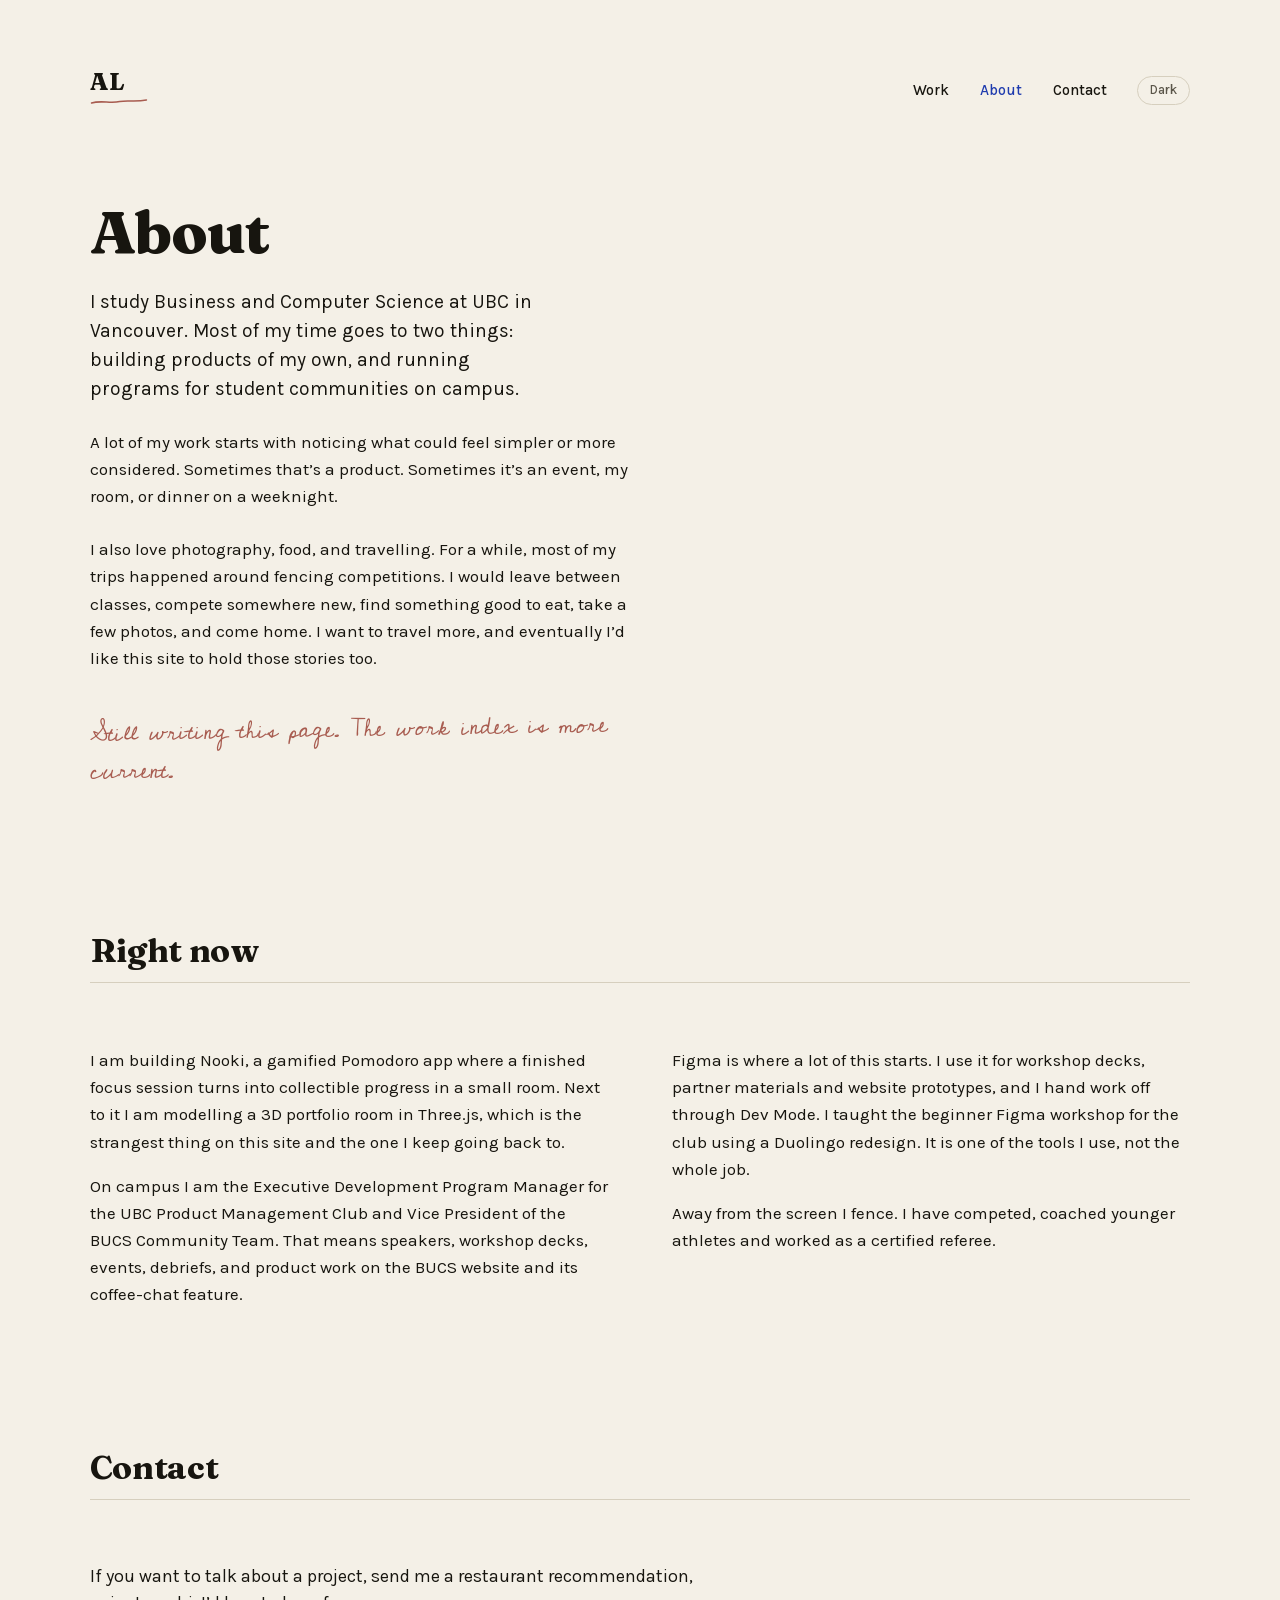
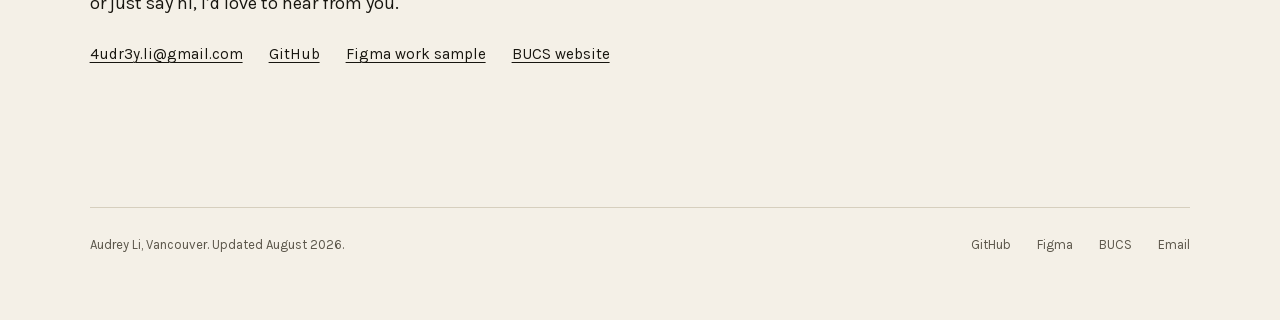
==== about.html @ 6af57c86 "Launch Audrey portfolio" ====
<!DOCTYPE html>
<html lang="en" data-theme="light">
<head>
<meta charset="utf-8">
<meta name="viewport" content="width=device-width, initial-scale=1">
<title>About and contact, Audrey Li</title>
<meta name="description" content="Audrey Li studies Business and Computer Science at UBC Vancouver, builds her own products, runs programs for two student communities, and fences. Contact details and links.">
<link rel="preload" href="assets/fonts/fraunces-800.woff2" as="font" type="font/woff2" crossorigin>
<link rel="preload" href="assets/fonts/karla-400.woff2" as="font" type="font/woff2" crossorigin>
<link rel="stylesheet" href="styles.css">
<link rel="icon" href="favicon.svg" type="image/svg+xml">
<link rel="icon" href="favicon-32.png" sizes="32x32" type="image/png">
<link rel="apple-touch-icon" href="apple-touch-icon.png">
<link rel="canonical" href="https://audreyli.dev/about.html">
<meta property="og:type" content="website">
<meta property="og:site_name" content="Audrey Li">
<meta property="og:title" content="About and contact, Audrey Li">
<meta property="og:description" content="Audrey Li studies Business and Computer Science at UBC Vancouver, builds her own products, runs programs for two student communities, and fences. Contact details and links.">
<meta property="og:url" content="https://audreyli.dev/about.html">
<meta property="og:image" content="https://audreyli.dev/assets/social-card.jpg">
<meta property="og:image:width" content="1200">
<meta property="og:image:height" content="630">
<meta property="og:image:alt" content="A cream card reading: Hi, I am Audrey. I study Business and Computer Science at UBC in Vancouver, and I build things like Nooki.">
<meta name="twitter:card" content="summary_large_image">
<meta name="theme-color" content="#f4f0e7" media="(prefers-color-scheme: light)">
<meta name="theme-color" content="#171512" media="(prefers-color-scheme: dark)">
<script>try{var t=localStorage.getItem("theme");if(!t){t=matchMedia("(prefers-color-scheme: dark)").matches?"dark":"light"}document.documentElement.dataset.theme=t}catch(e){}</script>
</head>
<body>
<a class="skip" href="#main">Skip to content</a>

<header class="head">
  <a class="mark" href="index.html" aria-label="Audrey Li, home">
    <span>AL</span>
    <svg class="mark-rule" viewBox="0 0 74 10" aria-hidden="true" focusable="false"><path d="M2 7C14 3 26 8 38 5c10-2 20 1 34-2"/></svg>
  </a>
  <nav class="nav" aria-label="Main">
    <a href="work.html">Work</a>
    <a href="about.html" aria-current="page">About</a>
    <a href="about.html#contact">Contact</a>
    <button class="toggle" type="button" data-theme-toggle aria-pressed="false">
      <span class="toggle-label">Dark</span>
    </button>
  </nav>
</header>

<main id="main">

  <section class="intro">
    <h1 class="display">About</h1>
    <p class="lede">I study Business and Computer Science at UBC in Vancouver. Most of my time goes to two things: building products of my own, and running programs for student communities on campus.</p>
    <p class="about-para">A lot of my work starts with noticing what could feel simpler or more considered. Sometimes that&rsquo;s a product. Sometimes it&rsquo;s an event, my room, or dinner on a weeknight.</p>
    <p class="about-para">I also love photography, food, and travelling. For a while, most of my trips happened around fencing competitions. I would leave between classes, compete somewhere new, find something good to eat, take a few photos, and come home. I want to travel more, and eventually I&rsquo;d like this site to hold those stories too.</p>
    <p class="note note--hand">Still writing this page. The work index is more current.</p>
  </section>

  <section class="community" aria-labelledby="now-heading">
    <h2 class="section-heading" id="now-heading">Right now</h2>
    <div class="cols">
      <div class="col">
        <p>I am building Nooki, a gamified Pomodoro app where a finished focus session turns into collectible progress in a small room. Next to it I am modelling a 3D portfolio room in Three.js, which is the strangest thing on this site and the one I keep going back to.</p>
        <p>On campus I am the Executive Development Program Manager for the UBC Product Management Club and Vice President of the BUCS Community Team. That means speakers, workshop decks, events, debriefs, and product work on the BUCS website and its coffee-chat feature.</p>
      </div>
      <div class="col">
        <p>Figma is where a lot of this starts. I use it for workshop decks, partner materials and website prototypes, and I hand work off through Dev Mode. I taught the beginner Figma workshop for the club using a Duolingo redesign. It is one of the tools I use, not the whole job.</p>
        <p>Away from the screen I fence. I have competed, coached younger athletes and worked as a certified referee.</p>
      </div>
    </div>
  </section>

  <section class="about-short" id="contact" aria-labelledby="contact-heading">
    <h2 class="section-heading" id="contact-heading">Contact</h2>
    <p class="lede-sm">If you want to talk about a project, send me a restaurant recommendation, or just say hi, I&rsquo;d love to hear from you.</p>
    <p class="inline-links">
      <a href="mailto:4udr3y.li@gmail.com">4udr3y.li@gmail.com</a>
      <a href="https://github.com/AudreyL827" rel="noopener noreferrer" target="_blank">GitHub</a>
      <a href="https://www.figma.com/design/uuhJYZEdekvHyamZVi6IMW/IFP-Partner-Package?node-id=0-1&amp;t=W354auNOyT96jrNp-1" rel="noopener noreferrer" target="_blank">Figma work sample</a>
      <a href="https://bucs.cus.ca/" rel="noopener noreferrer" target="_blank">BUCS website</a>
    </p>
  </section>

</main>

<footer class="foot">
  <p>Audrey Li, Vancouver. Updated August 2026.</p>
  <nav class="foot-links" aria-label="Elsewhere">
    <a href="https://github.com/AudreyL827" rel="noopener noreferrer" target="_blank">GitHub</a>
    <a href="https://www.figma.com/design/uuhJYZEdekvHyamZVi6IMW/IFP-Partner-Package?node-id=0-1&amp;t=W354auNOyT96jrNp-1" rel="noopener noreferrer" target="_blank">Figma</a>
    <a href="https://bucs.cus.ca/" rel="noopener noreferrer" target="_blank">BUCS</a>
    <a href="mailto:4udr3y.li@gmail.com">Email</a>
  </nav>
</footer>

<script src="script.js" defer></script>
</body>
</html>
---- styles.css ----
/* ==========================================================================
   Audrey Li portfolio
   One stylesheet. Fonts, then tokens, then layout, then page-specific blocks.
   To change the palette, edit the tokens in :root and [data-theme="dark"].
   ========================================================================== */

/* --------------------------------------------------------------------------
   Two families, self-hosted so the site makes no third-party requests.
   Fraunces carries the editorial voice, Karla carries the information.
   Only the cuts actually used are loaded: Fraunces 700 and 800, Karla 400/500/600,
   and Cedarville Cursive for the handwritten notes. Latin subset, licences
   beside the files.
   -------------------------------------------------------------------------- */

@font-face {
  font-family: "Fraunces";
  font-style: normal;
  font-weight: 700;
  font-display: swap;
  src: url("assets/fonts/fraunces-700.woff2") format("woff2");
}
@font-face {
  font-family: "Fraunces";
  font-style: normal;
  font-weight: 800;
  font-display: swap;
  src: url("assets/fonts/fraunces-800.woff2") format("woff2");
}
@font-face {
  font-family: "Karla";
  font-style: normal;
  font-weight: 400;
  font-display: swap;
  src: url("assets/fonts/karla-400.woff2") format("woff2");
}
@font-face {
  font-family: "Karla";
  font-style: normal;
  font-weight: 500;
  font-display: swap;
  src: url("assets/fonts/karla-500.woff2") format("woff2");
}
@font-face {
  font-family: "Karla";
  font-style: normal;
  font-weight: 600;
  font-display: swap;
  src: url("assets/fonts/karla-600.woff2") format("woff2");
}
/* The handwritten layer. Short personal notes and postcard annotations only,
   never headings, body copy, navigation, controls or stamp names. */
@font-face {
  font-family: "Cedarville Cursive";
  font-style: normal;
  font-weight: 400;
  font-display: swap;
  src: url("assets/fonts/cedarville-cursive-400.woff2") format("woff2");
}

:root {
  /* Ground and ink */
  --bg:      #f4f0e7;   /* warm cream */
  --bg-sunk: #e9e3d5;   /* placeholder and quote ground */
  --ink:     #17150f;   /* near black */
  --ink-2:   #5b564a;   /* captions, meta, secondary text */
  --rule:    #d6cfbe;
  --accent:  #1f3bae;   /* cobalt, links and active nav */
  --blush:   #a85c50;   /* muted postmark red, handwritten notes and numbers */
  --sage:    #5f7358;   /* sage, third accent */

  /* Stamp paper. The stamps are physical pieces of paper in both themes, so
     everything printed on them stays dark whatever the page around them does.
     Only the paper tone, the punched holes, the frame and the shadow change. */
  --paper:        #fbf8f1;      /* the paper itself */
  --paper-notch:  var(--bg);    /* what shows through the punched holes */
  --paper-frame:  #d6cfbe;      /* the printed frame inside the perforation */
  --paper-shadow: 0 0 0 rgb(0 0 0 / 0);
  --paper-ink:    #17150f;      /* printed near-black */
  --paper-cobalt: #1f3bae;
  --paper-blush:  #a85c50;
  --paper-sage:   #5f7358;
  --stamp-note:   var(--ink-2); /* the note sits on the page, not on paper */

  /* Two roles only. Fraunces is the voice, Karla is the information.
     The fallbacks are ordinary system faces with similar proportions, so a
     page still reads correctly in the moment before the webfonts arrive. */
  --display: "Fraunces", "Iowan Old Style", Palatino, Georgia, "Times New Roman", serif;
  --text:    "Karla", "Helvetica Neue", Helvetica, Arial, sans-serif;
  --hand:    "Cedarville Cursive", "Snell Roundhand", cursive;

  /* Rhythm. The reference uses a 1120 column inside a 1440 canvas. */
  --col:    1120px;
  --gutter: clamp(20px, 7vw, 96px);
  --gap-section: clamp(64px, 11vw, 150px);
  --gap-block:   clamp(32px, 5vw, 72px);

  --t-display: clamp(2.35rem, 5.2vw, 3.7rem);   /* Fraunces 800 */
  --t-h2:      clamp(1.5rem, 2.6vw, 2.05rem);   /* Fraunces 700, sentence case */
  --t-h3:      clamp(1.3rem, 2.2vw, 1.8rem);    /* Fraunces 700 */
  --t-lede:    clamp(1.08rem, 1.5vw, 1.3rem);
  --t-label:   0.75rem;                          /* the small uppercase labels */
  --t-body:    1.0625rem;
  --t-small:   0.8125rem;
}

/* Warm ink and paper seen at night, not an OLED black interface. */
[data-theme="dark"] {
  --bg:      #171512;
  --bg-sunk: #1f1c18;
  --ink:     #e8e0d2;
  --ink-2:   #aaa194;
  --rule:    #39342d;
  --accent:  #97a8ff;
  --blush:   #d99a8e;
  --sage:    #9cb190;

  /* Aged ivory on a dark desk. The punched holes are lighter than the page so
     the perforation reads without hovering, and the shadow gives the paper a
     silhouette. What is printed on the paper keeps its light-mode colours. */
  --paper:        #ece3cf;
  --paper-notch:  #302b24;
  --paper-frame:  #9c8e78;
  --paper-shadow: 0 5px 14px rgb(0 0 0 / 0.45);
  --paper-ink:    #26211c;
  --stamp-note:   var(--ink);
}

*, *::before, *::after { box-sizing: border-box; }

html { -webkit-text-size-adjust: 100%; }

body {
  margin: 0;
  background: var(--bg);
  color: var(--ink);
  font-family: var(--text);
  font-weight: 400;
  font-size: var(--t-body);
  line-height: 1.6;
  overflow-x: hidden;
  -webkit-font-smoothing: antialiased;
}

/* height: auto keeps the width/height attributes on <img> from fixing the box.
   Those attributes are there to reserve space before the file loads, and the
   aspect-ratio below is what decides the real shape. */
img { max-width: 100%; height: auto; }

p { margin: 0 0 1em; max-width: 62ch; }
p:last-child { margin-bottom: 0; }

a { color: inherit; text-decoration: underline; text-underline-offset: 3px; text-decoration-thickness: 1px; }
a:hover { color: var(--accent); }

:focus-visible {
  outline: 2px solid var(--accent);
  outline-offset: 3px;
}

.skip {
  position: absolute;
  left: -9999px;
  top: 0;
  background: var(--ink);
  color: var(--bg);
  padding: 10px 16px;
  z-index: 10;
  text-decoration: none;
}
.skip:focus { left: 0; }

/* --------------------------------------------------------------------------
   Shared container
   -------------------------------------------------------------------------- */

.head,
.foot,
main > section,
main > article {
  width: 100%;
  max-width: calc(var(--col) + var(--gutter) * 2);
  margin-inline: auto;
  padding-inline: var(--gutter);
}

/* --------------------------------------------------------------------------
   Header
   -------------------------------------------------------------------------- */

.head {
  display: flex;
  align-items: flex-start;
  justify-content: space-between;
  gap: 24px;
  padding-top: clamp(28px, 6vw, 70px);
  padding-bottom: clamp(40px, 8vw, 96px);
}

.mark {
  display: inline-block;
  text-decoration: none;
  font-family: var(--display);
  font-weight: 800;
  font-size: 1.5rem;
  letter-spacing: 0.02em;
  line-height: 1;
}
.mark-rule {
  display: block;
  width: 58px;
  height: 9px;
  margin-top: 3px;
  fill: none;
  stroke: var(--blush);
  stroke-width: 2;
  stroke-linecap: round;
}

.nav {
  display: flex;
  align-items: center;
  gap: clamp(16px, 2.4vw, 34px);
  padding-top: 6px;
  font-weight: 500;
  font-size: 0.95rem;
}
.nav a { text-decoration: none; }
.nav a:hover { text-decoration: underline; }
.nav a[aria-current="page"] { color: var(--accent); }

.toggle {
  font: inherit;
  font-weight: 500;
  font-size: var(--t-small);
  color: var(--ink-2);
  background: none;
  border: 1px solid var(--rule);
  border-radius: 999px;
  padding: 3px 12px;
  cursor: pointer;
}
.toggle:hover { color: var(--ink); border-color: var(--ink-2); }

/* --------------------------------------------------------------------------
   Intro
   -------------------------------------------------------------------------- */

.intro { padding-bottom: var(--gap-section); }

.display {
  font-family: var(--display);
  font-weight: 800;
  font-size: var(--t-display);
  line-height: 1.02;
  letter-spacing: -0.02em;
  margin: 0 0 0.44em;
  max-width: 16ch;
}

.lede {
  font-size: var(--t-lede);
  line-height: 1.5;
  max-width: 38ch;
}
.lede-sm { font-size: clamp(1.05rem, 1.4vw, 1.2rem); line-height: 1.5; }

/* The personal paragraph on the About page. A comfortable measure, sitting
   below the lede rather than competing with it. */
.about-para {
  margin-top: 1.5em;
  max-width: 56ch;
  color: var(--ink);
}
.about-short .lede { max-width: 46ch; }

.inline-links {
  display: flex;
  flex-wrap: wrap;
  gap: 8px 26px;
  margin-top: 1.6em;
  font-size: 0.95rem;
}

.note {
  color: var(--ink-2);
  font-size: 0.95rem;
  max-width: 46ch;
}
/* A personal aside, one per screen, in the handwritten face. Cedarville has
   thin strokes, so it is set larger than the printed text beside it and given
   room to breathe. No italic on top of a script face. */
.note--hand {
  font-family: var(--hand);
  font-size: clamp(1.3rem, 1.9vw, 1.6rem);
  line-height: 1.55;
  color: var(--blush);
  margin-top: clamp(26px, 4vw, 44px);
  max-width: 40ch;
  transform: rotate(-1deg);
  transform-origin: left center;
}

/* --------------------------------------------------------------------------
   Section headings
   -------------------------------------------------------------------------- */

.section-heading {
  font-family: var(--display);
  font-size: var(--t-h2);
  font-weight: 700;
  line-height: 1.15;
  letter-spacing: -0.01em;
  color: var(--ink);
  margin: 0 0 var(--gap-block);
  padding-bottom: 12px;
  border-bottom: 1px solid var(--rule);
}

/* --------------------------------------------------------------------------
   Images. A figure keeps its space and shows the wanted filename when the
   image is missing, so a file dropped into assets/ needs no layout change.
   -------------------------------------------------------------------------- */

.shot { margin: 0; --ratio: 16 / 9; }

.shot img {
  display: block;
  width: 100%;
  height: auto;
  aspect-ratio: var(--ratio);
  object-fit: cover;
  background: var(--bg-sunk);
}

.shot figcaption {
  margin-top: 9px;
  padding-top: 7px;
  border-top: 1px solid var(--rule);
  font-size: var(--t-small);
  letter-spacing: 0.02em;
  color: var(--ink-2);
}

.shot--photo { --ratio: 4 / 5; }
.shot--tall  { --ratio: 3 / 4; }

/* A document cropped into a landscape slot shows its head, not its middle. */
.shot--doc img { object-position: center top; }

/* A full page from the partner package, kept at its real A4 proportions. */
.shot--page { --ratio: 595 / 842; max-width: 420px; }
.shot--page img { object-fit: contain; }

/* Two pages side by side once there is room for them. */
.case-pair {
  display: grid;
  gap: clamp(24px, 4vw, 44px);
  align-items: start;
}
@media (min-width: 700px) {
  .case-pair { grid-template-columns: 1fr 1fr; }
  .case-pair .shot--page { max-width: none; }
}

/* A preview that has somewhere to go wraps its image in a link. The link is
   kept out of the tab order because the title link beside it goes to the same
   place, so a keyboard user meets one link per project, not two. */
.shot-link { display: block; text-decoration: none; }

.shot.is-missing { position: relative; }
/* While the image is still a placeholder, the link covers the labelled box. */
.shot.is-missing .shot-link { position: absolute; inset: 0; }
.shot.is-missing::before {
  content: "";
  display: block;
  aspect-ratio: var(--ratio);
  background: var(--bg-sunk);
  border: 1px solid var(--rule);
}
.shot.is-missing::after {
  content: "image goes here: " attr(data-file);
  position: absolute;
  left: 14px;
  right: 14px;
  top: 14px;
  font-size: var(--t-small);
  line-height: 1.4;
  color: var(--ink-2);
  word-break: break-word;
}

/* --------------------------------------------------------------------------
   Work index on the home page. The grid is deliberately uneven.
   -------------------------------------------------------------------------- */

.work { padding-bottom: var(--gap-section); }

.project {
  display: grid;
  gap: clamp(20px, 3vw, 40px);
  margin-bottom: clamp(56px, 9vw, 130px);
}

.project-num {
  font-family: var(--text);
  font-weight: 600;
  font-size: var(--t-label);
  letter-spacing: 0.12em;
  color: var(--blush);
  margin-bottom: 0.7em;
}

.project-title {
  font-family: var(--display);
  font-weight: 700;
  font-size: var(--t-h3);
  line-height: 1.12;
  letter-spacing: -0.015em;
  margin: 0 0 0.4em;
}
.project-title a { text-decoration-thickness: 1px; text-underline-offset: 5px; }

.project-meta {
  font-size: var(--t-label);
  font-weight: 600;
  letter-spacing: 0.1em;
  text-transform: uppercase;
  color: var(--ink-2);
  margin-bottom: 1.5em;
}
.dot { padding: 0 6px; }

.status {
  color: var(--ink-2);
  font-size: 0.95rem;
}

/* A stamped status, used once per page and only where the status is true.
   The word carries the meaning, the frame is only the treatment. */
.stamped {
  display: inline-block;
  padding: 2px 7px 3px;
  border: 1px solid var(--blush);
  color: var(--blush);
  font-weight: 600;
  letter-spacing: 0.1em;
  transform: rotate(-1.4deg);
}

/* --------------------------------------------------------------------------
   Preview response

   A project preview lifts a little when it is pointed at or when the project's
   link takes focus, so the images read as prints that were placed rather than
   pasted. Titles, roles and descriptions stay readable at rest, and the whole
   preview is clickable wherever there is somewhere to go.
   -------------------------------------------------------------------------- */

/* The print moves, the caption bar under it stays where it is. */
.project--linked .shot {
  --lift-tilt: -0.6deg;
  --lift-shadow: 0 12px 26px rgb(23 21 15 / 0.14);
}
.project--linked:nth-of-type(even) .shot { --lift-tilt: 0.7deg; }

.project--linked .shot img,
.project--linked .shot.is-missing::before {
  transition: transform 200ms ease, box-shadow 200ms ease;
}

.project--linked:focus-within .shot img,
.project--linked:focus-within .shot.is-missing::before {
  transform: translateY(-4px) rotate(var(--lift-tilt));
  box-shadow: var(--lift-shadow);
}

@media (hover: hover) {
  .project--linked:hover .shot img,
  .project--linked:hover .shot.is-missing::before {
    transform: translateY(-4px) rotate(var(--lift-tilt));
    box-shadow: var(--lift-shadow);
  }
  .project--linked:hover .shot figcaption { color: var(--ink); }
}

/* Touch gets a plain pressed state rather than a hover it cannot produce. */
.project--linked:active .shot img,
.project--linked:active .shot.is-missing::before {
  transform: translateY(-1px) rotate(0deg);
  box-shadow: 0 4px 12px rgb(23 21 15 / 0.13);
}

[data-theme="dark"] .project--linked .shot { --lift-shadow: 0 12px 26px rgb(0 0 0 / 0.55); }

@media (prefers-reduced-motion: reduce) {
  .project--linked:hover .shot img,
  .project--linked:hover .shot.is-missing::before,
  .project--linked:focus-within .shot img,
  .project--linked:focus-within .shot.is-missing::before,
  .project--linked:active .shot img,
  .project--linked:active .shot.is-missing::before { transform: none; }
}

/* The arrow is joined to the last word with a non-breaking space, so the link
   can wrap on narrow screens without stranding the arrow on its own line. */
.index-link { margin-top: calc(-1 * clamp(20px, 4vw, 50px)); }

@media (min-width: 900px) {
  .project { grid-template-columns: repeat(12, 1fr); align-items: end; }

  .project--wide .shot { grid-column: 1 / -1; }
  .project--wide .project-body {
    grid-column: 1 / -1;
    display: grid;
    grid-template-columns: repeat(12, 1fr);
    gap: 0 clamp(20px, 3vw, 40px);
    margin-top: 8px;
  }
  .project--wide .project-num,
  .project--wide .project-title,
  .project--wide .project-meta { grid-column: 1 / 6; }
  .project--wide .project-body > p:not(.project-num):not(.project-meta) { grid-column: 6 / 13; }
  .project--wide .project-title { grid-row: 2; }
  .project--wide .project-meta { grid-row: 3; }

  .project--left  .shot { grid-column: 1 / 8; }
  .project--left  .project-body { grid-column: 9 / 13; }

  .project--right .shot { grid-column: 7 / 13; }
  .project--right .project-body { grid-column: 1 / 6; }

  .project--text .project-body { grid-column: 1 / 7; }
  .project--text .shot { grid-column: 8 / 13; }
  .project--text { align-items: start; }
}

/* --------------------------------------------------------------------------
   Communities, fencing, short about
   -------------------------------------------------------------------------- */

.community, .away, .about-short { padding-bottom: var(--gap-section); }

.cols {
  display: grid;
  gap: clamp(32px, 5vw, 80px);
}
.role {
  font-family: var(--display);
  font-weight: 700;
  font-size: clamp(1.15rem, 1.7vw, 1.4rem);
  line-height: 1.2;
  margin: 0 0 0.25em;
}
.role-meta {
  font-size: var(--t-label);
  font-weight: 600;
  letter-spacing: 0.1em;
  text-transform: uppercase;
  color: var(--ink-2);
  margin-bottom: 1.2em;
}

.away-grid { display: grid; gap: clamp(28px, 4vw, 56px); }

@media (min-width: 820px) {
  .cols { grid-template-columns: 1fr 1fr; }
  .away-grid { grid-template-columns: 1.2fr 0.8fr; align-items: start; }
}

/* --------------------------------------------------------------------------
   Tools I keep coming back to

   A small collection of stamps. The perforated edge is four repeating radial
   gradients painted in the page colour, so it needs no images and no masks.
   The note under each stamp always occupies its space and fades in, which
   keeps the grid from shifting when one opens.
   -------------------------------------------------------------------------- */

.tools { padding-bottom: var(--gap-section); }

/* The note under a stamp always holds its space, so the gap between groups only
   needs to clear that reserved line, not add a second gap on top of it. */
.tool-group + .tool-group { margin-top: 4px; }

.tool-group-name {
  font-size: var(--t-label);
  font-weight: 600;
  letter-spacing: 0.1em;
  text-transform: uppercase;
  color: var(--ink-2);
  margin: 0 0 12px;
}

/* On wider screens the group name sits beside its stamps, which keeps the
   whole collection to four short rows. */
@media (min-width: 720px) {
  .tool-group {
    display: grid;
    grid-template-columns: 168px 1fr;
    align-items: start;
    gap: 0 24px;
  }
  .tool-group-name { margin: 6px 0 0; }
}

.stamps {
  display: grid;
  grid-template-columns: repeat(auto-fill, minmax(116px, 134px));
  justify-content: start;
  gap: 16px 14px;
  margin: 0;
  padding: 0;
  list-style: none;
}

.stamp { display: flex; flex-direction: column; }

.stamp-face {
  --notch: 4.3px;
  --notch-step: 13px;
  position: relative;
  display: flex;
  flex-direction: column;
  align-items: center;
  justify-content: center;
  gap: 10px;
  width: 100%;
  min-height: 94px;
  padding: 15px 10px 13px;
  border: 0;
  font: inherit;
  color: var(--ink);
  cursor: pointer;
  background-color: var(--paper);
  box-shadow: var(--paper-shadow);
  background-image:
    radial-gradient(circle at 50% 0,   var(--paper-notch) var(--notch), #0000 calc(var(--notch) + 0.5px)),
    radial-gradient(circle at 50% 100%, var(--paper-notch) var(--notch), #0000 calc(var(--notch) + 0.5px)),
    radial-gradient(circle at 0 50%,   var(--paper-notch) var(--notch), #0000 calc(var(--notch) + 0.5px)),
    radial-gradient(circle at 100% 50%, var(--paper-notch) var(--notch), #0000 calc(var(--notch) + 0.5px));
  background-size:
    var(--notch-step) 100%, var(--notch-step) 100%,
    100% var(--notch-step), 100% var(--notch-step);
  background-repeat: repeat-x, repeat-x, repeat-y, repeat-y;
  transition: transform 200ms ease;
}

/* The printed frame inside the perforation. */
.stamp-face::before {
  content: "";
  position: absolute;
  inset: 8px;
  border: 1px solid var(--paper-frame);
  transition: border-color 200ms ease;
}

.stamp-icon {
  width: 26px;
  height: 26px;
  fill: var(--stamp-ink, var(--paper-ink));
}

.stamp-name {
  font-family: var(--text);
  font-weight: 500;
  font-size: 0.75rem;
  letter-spacing: 0.02em;
  line-height: 1.2;
  text-align: center;
  color: var(--paper-ink);
}

/* One line of fact. It keeps its space at rest so nothing jumps. */
.stamp-note {
  margin: 7px 2px 0;
  min-height: 2.7em;
  max-width: none;
  font-size: 0.7rem;
  line-height: 1.45;
  color: var(--stamp-note);
  opacity: 0;
  transition: opacity 180ms ease;
}

.stamp:hover .stamp-note,
.stamp:focus-within .stamp-note,
.stamp.is-open .stamp-note { opacity: 1; }

/* Lifting a stamp darkens its printed frame rather than washing the paper. */
.stamp:hover .stamp-face::before,
.stamp:focus-within .stamp-face::before,
.stamp.is-open .stamp-face::before { border-color: var(--stamp-ink, var(--paper-ink)); }

/* Very slight rotation, never more than 1.2 degrees, fixed per position so the
   collection never reshuffles between loads. */
.stamp:nth-child(4n + 1) { --tilt: -1.1deg; }
.stamp:nth-child(4n + 2) { --tilt: 0.7deg; }
.stamp:nth-child(4n + 3) { --tilt: -0.5deg; }
.stamp:nth-child(4n + 4) { --tilt: 1.2deg; }

.stamp-face { transform: rotate(var(--tilt, 0deg)); }

.stamp:hover .stamp-face,
.stamp:focus-within .stamp-face,
.stamp.is-open .stamp-face { transform: translateY(-3px) rotate(0deg); }

/* Printed in the light palette in both themes, because the paper is light in
   both themes. Each one stays readable on ivory. */
.tool-group--build   { --stamp-ink: var(--paper-ink); }
.tool-group--data    { --stamp-ink: var(--paper-cobalt); }
.tool-group--design  { --stamp-ink: var(--paper-blush); }
.tool-group--ship    { --stamp-ink: var(--paper-sage); }

/* The dark theme accent is too pale to sit on the paper, so the focus ring
   keeps the cobalt used everywhere else in light mode. */
[data-theme="dark"] .stamp-face:focus-visible { outline-color: var(--paper-cobalt); }

/* Reduced motion keeps the tilt, which is a still property, and removes the
   lift so nothing moves. The note still appears. */
@media (prefers-reduced-motion: reduce) {
  .stamp:hover .stamp-face,
  .stamp:focus-within .stamp-face,
  .stamp.is-open .stamp-face { transform: rotate(var(--tilt, 0deg)); }
}

/* --------------------------------------------------------------------------
   Work index page
   -------------------------------------------------------------------------- */

.index-group { margin-bottom: var(--gap-section); }

.index-list { list-style: none; margin: 0; padding: 0; }

.index-row {
  display: grid;
  gap: 4px 24px;
  padding: 22px 0;
  border-top: 1px solid var(--rule);
  align-items: baseline;
}
.index-row:last-child { border-bottom: 1px solid var(--rule); }

.index-row h3 {
  font-family: var(--display);
  font-weight: 700;
  font-size: clamp(1.15rem, 1.9vw, 1.5rem);
  line-height: 1.15;
  letter-spacing: -0.01em;
  margin: 0;
}
.index-row p { margin: 0; max-width: 58ch; }
.index-year, .index-status {
  font-size: var(--t-label);
  font-weight: 600;
  letter-spacing: 0.1em;
  text-transform: uppercase;
  color: var(--ink-2);
}
.index-status { color: var(--blush); }

@media (min-width: 820px) {
  .index-row { grid-template-columns: 3.5fr 4.5fr 2fr; }
  .index-row h3 { grid-column: 1; }
  .index-row p:not(.index-status) { grid-column: 2; }
  .index-row .index-status { grid-column: 3; text-align: right; }
}

/* --------------------------------------------------------------------------
   Project page
   -------------------------------------------------------------------------- */

.project-head { padding-bottom: var(--gap-block); }

.project-head .display { max-width: 22ch; }

.tags {
  display: flex;
  flex-wrap: wrap;
  gap: 6px 22px;
  margin: 1.4em 0 0;
  padding: 0;
  list-style: none;
  font-size: var(--t-label);
  font-weight: 600;
  letter-spacing: 0.1em;
  text-transform: uppercase;
  color: var(--ink-2);
}

.project-facts {
  display: grid;
  gap: 18px 40px;
  margin: var(--gap-block) 0 0;
  padding-top: 22px;
  border-top: 1px solid var(--rule);
}
.project-facts dt {
  font-size: var(--t-label);
  font-weight: 600;
  letter-spacing: 0.1em;
  text-transform: uppercase;
  color: var(--ink-2);
  margin-bottom: 4px;
}
.project-facts dd { margin: 0; }

@media (min-width: 760px) {
  .project-facts { grid-template-columns: repeat(3, 1fr); }
}

.case { padding-bottom: var(--gap-section); }
.case > * + * { margin-top: var(--gap-block); }

.case h2 {
  font-family: var(--display);
  font-weight: 700;
  font-size: clamp(1.25rem, 2vw, 1.65rem);
  line-height: 1.18;
  letter-spacing: -0.01em;
  margin: 0 0 0.55em;
  max-width: 24ch;
}

.case-text { max-width: 62ch; }

/* A screenshot pushed slightly out of the column, used once per page. */
.shot--offset { margin-left: clamp(0px, 4vw, 64px); }

/* --------------------------------------------------------------------------
   Process reveal. One per project page at most, holding real evidence.
   The page reads completely without ever opening it.
   -------------------------------------------------------------------------- */

.reveal-trigger {
  font: inherit;
  font-weight: 500;
  font-size: 0.95rem;
  color: var(--accent);
  background: none;
  border: 0;
  border-bottom: 1px solid var(--accent);
  padding: 2px 0;
  cursor: pointer;
}
.reveal-trigger::after {
  content: " +";
  font-variant-numeric: tabular-nums;
}
.reveal-trigger[aria-expanded="true"]::after { content: " –"; }

.reveal-panel {
  display: grid;
  gap: clamp(20px, 3vw, 40px);
  margin-top: clamp(24px, 3vw, 36px);
  padding-top: clamp(20px, 3vw, 30px);
  border-top: 1px solid var(--rule);
}
.reveal-panel[hidden] { display: none; }

@media (min-width: 700px) {
  .reveal-panel { grid-template-columns: 320px 1fr; align-items: start; }
}

.margin-note {
  font-family: var(--hand);
  font-size: clamp(1.2rem, 1.6vw, 1.4rem);
  line-height: 1.5;
  color: var(--blush);
  max-width: 34ch;
  transform: rotate(-0.8deg);
  transform-origin: left center;
}

.next-link { text-align: right; }

/* --------------------------------------------------------------------------
   Footer
   -------------------------------------------------------------------------- */

.foot {
  position: relative;
  display: flex;
  flex-wrap: wrap;
  justify-content: space-between;
  gap: 14px 30px;
  padding-top: 28px;
  padding-bottom: clamp(36px, 6vw, 64px);
  font-size: var(--t-small);
  color: var(--ink-2);
}
/* The rule lines up with the content column, not the page edges. */
.foot::before {
  content: "";
  position: absolute;
  top: 0;
  left: var(--gutter);
  right: var(--gutter);
  height: 1px;
  background: var(--rule);
}
.foot p { margin: 0; }
.foot-links { display: flex; flex-wrap: wrap; gap: 10px 26px; }
.foot-links a { text-decoration: none; }
.foot-links a:hover { text-decoration: underline; }

/* --------------------------------------------------------------------------
   Motion
   -------------------------------------------------------------------------- */

a, .toggle { transition: color 120ms ease, border-color 120ms ease; }

@media (prefers-reduced-motion: reduce) {
  *, *::before, *::after {
    animation-duration: 0.01ms !important;
    animation-iteration-count: 1 !important;
    transition-duration: 0.01ms !important;
    scroll-behavior: auto !important;
  }
}

/* --------------------------------------------------------------------------
   Welcome postcard

   A short opening on the home page, once per browser session. The homepage
   underneath is already loaded and interactive. The overlay only exists when
   the inline head script adds .welcome-open, so it never appears without
   JavaScript and never blocks the page.
   -------------------------------------------------------------------------- */

/* Two colours borrowed from the postcard reference, used here and nowhere
   else on the site, so the air-mail edge stays reserved for personal material. */
:root {
  --airmail-coral: #c2705c;
  --airmail-teal:  #4d7f78;
}

.welcome { display: none; }

.welcome-open .welcome {
  display: grid;
  position: fixed;
  inset: 0;
  z-index: 60;
  place-items: center;
  padding: 24px;
  background: var(--bg);
}
/* Scrolling is locked only while the overlay is up. */
.welcome-open body { overflow: hidden; }

.welcome-stage {
  position: relative;
  width: min(460px, 86vw);
  aspect-ratio: 3 / 2;
  perspective: 1100px;
}

/* The crumpled sheet: five uneven panels that start folded at different angles
   and settle flat. Each carries a slightly different brightness so the creases
   read before they flatten. */
.welcome-folds {
  position: absolute;
  inset: 0;
  transform-style: preserve-3d;
}
.fold {
  position: absolute;
  inset: 0;
  background: var(--paper);
  transform-origin: center center;
  will-change: transform, opacity;
}
.fold--1 { clip-path: polygon(0 0, 46% 0, 39% 52%, 0 44%);            transform: rotateX(26deg) rotateZ(-2.5deg) translate3d(-2%, -1.5%, 14px); filter: brightness(0.9); }
.fold--2 { clip-path: polygon(46% 0, 100% 0, 100% 38%, 39% 52%);      transform: rotateY(-28deg) rotateZ(1.5deg) translate3d(2%, -1%, 9px);  filter: brightness(1.03); }
.fold--3 { clip-path: polygon(0 44%, 39% 52%, 34% 100%, 0 100%);      transform: rotateY(24deg) rotateZ(-1deg) translate3d(-1.5%, 1.5%, 7px); filter: brightness(0.85); }
.fold--4 { clip-path: polygon(39% 52%, 100% 38%, 100% 78%, 34% 100%); transform: rotateX(-22deg) rotateZ(2deg) translate3d(1.5%, 1%, 12px);  filter: brightness(0.96); }
.fold--5 { clip-path: polygon(34% 100%, 100% 78%, 100% 100%);         transform: rotateX(30deg) translate3d(1%, 2%, 5px);                    filter: brightness(0.81); }

/* The card underneath. */
.welcome-card {
  position: absolute;
  inset: 0;
  display: grid;
  align-content: center;
  gap: 14px;
  padding: clamp(24px, 5vw, 38px);
  background: var(--paper);
  color: var(--paper-ink);
  box-shadow: 0 14px 34px rgb(23 21 15 / 0.16);
  opacity: 0;
}
[data-theme="dark"] .welcome-card { box-shadow: 0 14px 34px rgb(0 0 0 / 0.5); }

/* The air-mail edge. Personal material only. */
.welcome-airmail {
  position: absolute;
  inset: 0;
  pointer-events: none;
  padding: 7px;
  background:
    repeating-linear-gradient(45deg,
      var(--airmail-coral) 0 10px,
      transparent 10px 20px,
      var(--airmail-teal) 20px 30px,
      transparent 30px 40px);
  -webkit-mask: linear-gradient(#000 0 0) content-box, linear-gradient(#000 0 0);
  -webkit-mask-composite: xor;
          mask: linear-gradient(#000 0 0) content-box, linear-gradient(#000 0 0);
          mask-composite: exclude;
}

.welcome-label {
  margin: 0;
  font-size: var(--t-label);
  font-weight: 600;
  letter-spacing: 0.1em;
  text-transform: uppercase;
  color: color-mix(in srgb, var(--paper-ink) 62%, transparent);
}
.welcome-message {
  margin: 0;
  max-width: 20ch;
  font-family: var(--hand);
  font-size: clamp(1.4rem, 4.2vw, 1.85rem);
  line-height: 1.5;
  color: var(--paper-blush);
  transform: rotate(-1deg);
  transform-origin: left center;
}

.welcome-marks {
  position: absolute;
  right: clamp(18px, 4vw, 30px);
  bottom: clamp(18px, 4vw, 26px);
  display: flex;
  align-items: flex-end;
  gap: 12px;
}
.welcome-postmark {
  width: clamp(52px, 13vw, 66px);
  height: auto;
  color: var(--paper-blush);
  opacity: 0.75;
  transform: rotate(-9deg);
  font-family: var(--text);
  font-weight: 600;
}
/* The same perforated paper as the technology stamps, at postage size. */
.welcome-stamp {
  --notch: 3.2px;
  --notch-step: 10px;
  display: grid;
  place-items: center;
  width: 42px;
  height: 52px;
  font-family: var(--display);
  font-weight: 800;
  font-size: 0.85rem;
  color: var(--paper-ink);
  background-color: color-mix(in srgb, var(--paper-sage) 16%, var(--paper));
  background-image:
    radial-gradient(circle at 50% 0,   var(--paper) var(--notch), #0000 calc(var(--notch) + 0.5px)),
    radial-gradient(circle at 50% 100%, var(--paper) var(--notch), #0000 calc(var(--notch) + 0.5px)),
    radial-gradient(circle at 0 50%,   var(--paper) var(--notch), #0000 calc(var(--notch) + 0.5px)),
    radial-gradient(circle at 100% 50%, var(--paper) var(--notch), #0000 calc(var(--notch) + 0.5px));
  background-size:
    var(--notch-step) 100%, var(--notch-step) 100%,
    100% var(--notch-step), 100% var(--notch-step);
  background-repeat: repeat-x, repeat-x, repeat-y, repeat-y;
  transform: rotate(2deg);
}

.welcome-skip {
  position: fixed;
  right: clamp(16px, 4vw, 34px);
  bottom: clamp(16px, 4vw, 30px);
  font: inherit;
  font-weight: 500;
  font-size: var(--t-small);
  color: var(--ink-2);
  background: none;
  border: 1px solid var(--rule);
  border-radius: 999px;
  padding: 8px 18px;
  min-height: 44px;
  cursor: pointer;
}
.welcome-skip:hover { color: var(--ink); border-color: var(--ink-2); }

/* Reduced motion: no crumpling, no unfolding. The finished card is simply
   there, briefly, and the script closes it. */
@media (prefers-reduced-motion: reduce) {
  .welcome-folds { display: none; }
  .welcome-card { opacity: 1; }
  .welcome-message { transform: rotate(-1deg); }
}

/* --------------------------------------------------------------------------
   Torn paper reveal

   Two featured previews only. A thin sheet of paper is pulled off the print
   once, when the project first comes into view. Titles, descriptions and links
   are readable and clickable the whole time: the sheet never takes pointer
   events and never covers text.
   -------------------------------------------------------------------------- */

.shot { position: relative; }

.tear {
  position: absolute;
  inset: 0 0 auto 0;
  aspect-ratio: var(--ratio);
  overflow: hidden;
  pointer-events: none;
}

/* Hidden unless JavaScript is running, so a visitor without it never meets a
   sheet of paper that nothing can pull away. */
.tear-sheet { display: none; }

.has-js .tear-sheet {
  display: block;
  position: absolute;
  inset: 0;
  background: var(--paper);
  box-shadow: 2px 0 10px rgb(23 21 15 / 0.16);
  /* An uneven right edge, plus a pale fibrous line just inside it. */
  clip-path: polygon(
    0% 0%, 97% 0%, 95.2% 3%, 97.4% 7%, 94.6% 11%, 96.8% 15%, 94% 19%,
    96.4% 23%, 93.6% 27%, 96% 31%, 94.2% 35%, 97% 39%, 94.8% 43%,
    96.6% 47%, 93.8% 51%, 96.2% 55%, 94.4% 59%, 97.2% 63%, 95% 67%,
    96.8% 71%, 94% 75%, 96.4% 79%, 93.4% 83%, 95.8% 87%, 94.6% 91%,
    97% 95%, 95.4% 100%, 0% 100%
  );
}
.tear-sheet::after {
  content: "";
  position: absolute;
  inset: 0;
  background: linear-gradient(90deg, transparent 88%, rgb(255 255 255 / 0.55) 96%, transparent 100%);
}
[data-theme="dark"] .tear-sheet::after {
  background: linear-gradient(90deg, transparent 88%, rgb(255 255 255 / 0.3) 96%, transparent 100%);
}

.tear.is-torn .tear-sheet {
  transform: translate3d(-104%, 0, 0) rotate(-1.2deg);
  transition: transform 900ms cubic-bezier(0.22, 0.61, 0.24, 1);
}

@media (prefers-reduced-motion: reduce) {
  .tear-sheet { display: none; }
}
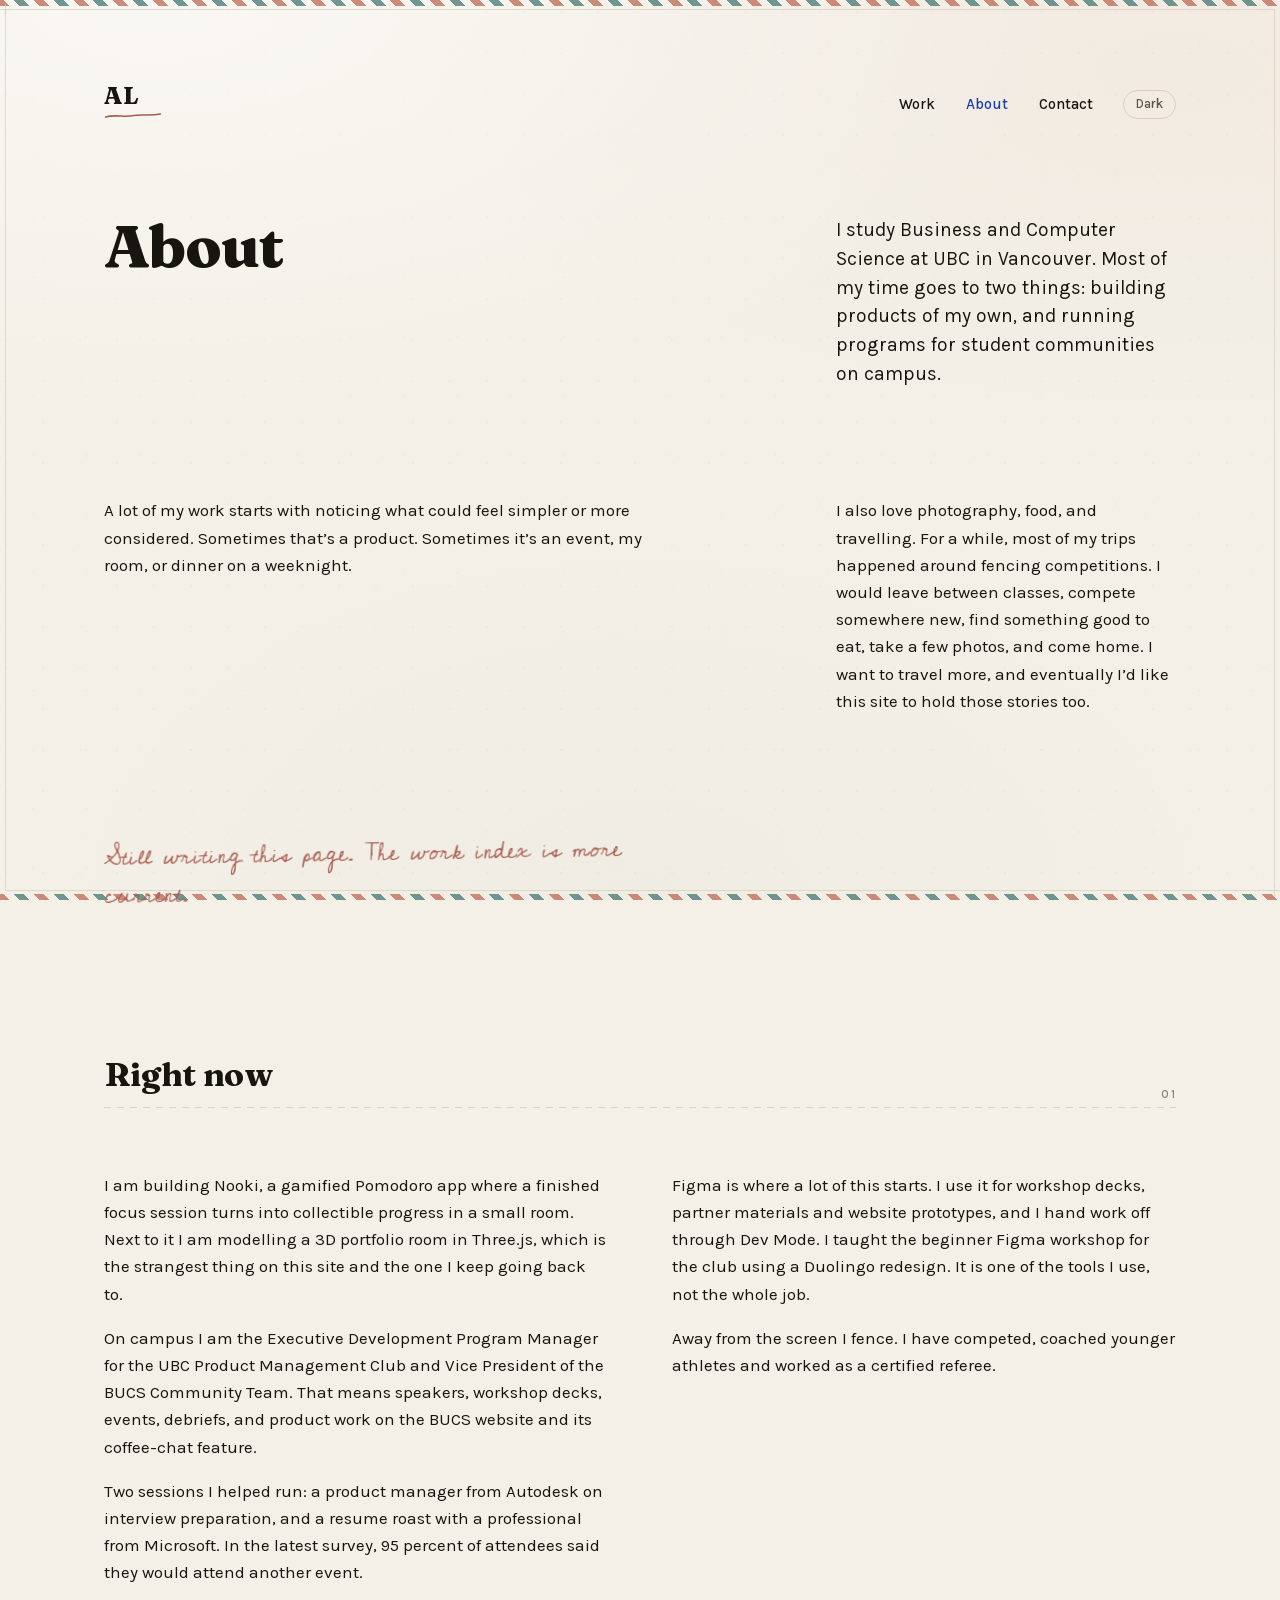
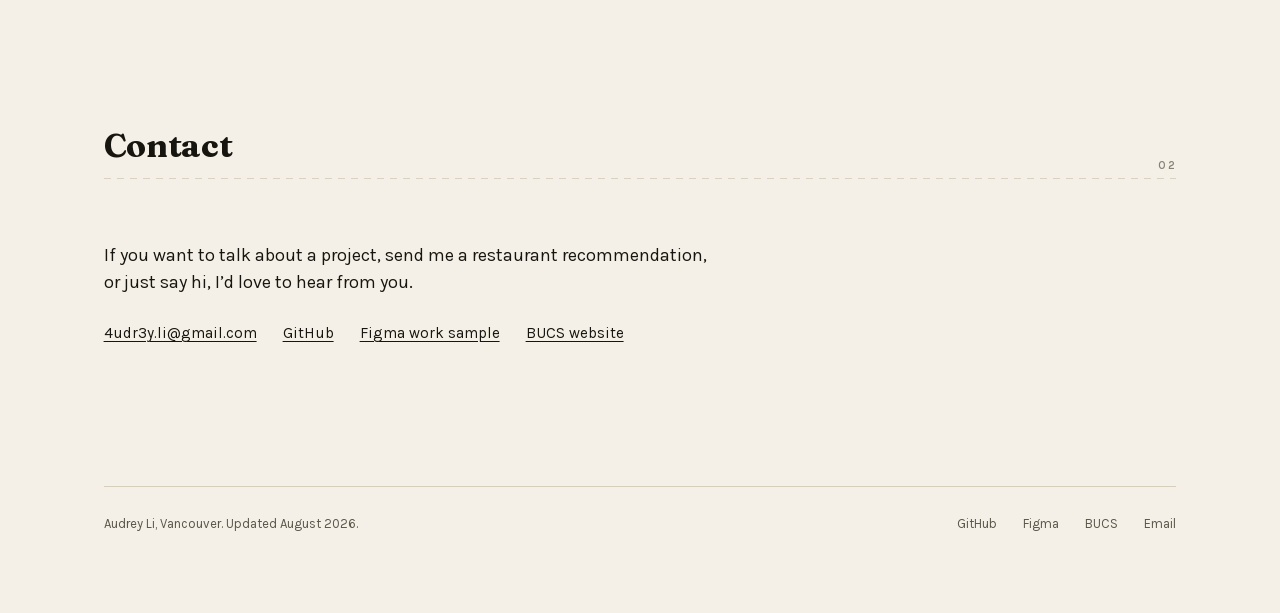
==== commit 644ae842: "Add postcard entrance and portfolio refinements" ====
--- a/about.html
+++ b/about.html
@@ -29,6 +29,9 @@
 <body>
 <a class="skip" href="#main">Skip to content</a>
 
+<!-- Site frame: air-mail edge, paper outline and corner marks. Decoration only. -->
+<div class="frame" aria-hidden="true"><span class="frame-edge"></span></div>
+
 <header class="head">
   <a class="mark" href="index.html" aria-label="Audrey Li, home">
     <span>AL</span>
@@ -55,11 +58,12 @@
   </section>
 
   <section class="community" aria-labelledby="now-heading">
-    <h2 class="section-heading" id="now-heading">Right now</h2>
+    <h2 class="section-heading" id="now-heading" data-index="01">Right now</h2>
     <div class="cols">
       <div class="col">
         <p>I am building Nooki, a gamified Pomodoro app where a finished focus session turns into collectible progress in a small room. Next to it I am modelling a 3D portfolio room in Three.js, which is the strangest thing on this site and the one I keep going back to.</p>
         <p>On campus I am the Executive Development Program Manager for the UBC Product Management Club and Vice President of the BUCS Community Team. That means speakers, workshop decks, events, debriefs, and product work on the BUCS website and its coffee-chat feature.</p>
+        <p>Two sessions I helped run: a product manager from Autodesk on interview preparation, and a resume roast with a professional from Microsoft. In the latest survey, 95 percent of attendees said they would attend another event.</p>
       </div>
       <div class="col">
         <p>Figma is where a lot of this starts. I use it for workshop decks, partner materials and website prototypes, and I hand work off through Dev Mode. I taught the beginner Figma workshop for the club using a Duolingo redesign. It is one of the tools I use, not the whole job.</p>
@@ -69,7 +73,7 @@
   </section>
 
   <section class="about-short" id="contact" aria-labelledby="contact-heading">
-    <h2 class="section-heading" id="contact-heading">Contact</h2>
+    <h2 class="section-heading" id="contact-heading" data-index="02">Contact</h2>
     <p class="lede-sm">If you want to talk about a project, send me a restaurant recommendation, or just say hi, I&rsquo;d love to hear from you.</p>
     <p class="inline-links">
       <a href="mailto:4udr3y.li@gmail.com">4udr3y.li@gmail.com</a>
--- a/styles.css
+++ b/styles.css
@@ -918,146 +918,165 @@
   }
 }
 
-/* --------------------------------------------------------------------------
-   Welcome postcard
-
-   A short opening on the home page, once per browser session. The homepage
-   underneath is already loaded and interactive. The overlay only exists when
-   the inline head script adds .welcome-open, so it never appears without
-   JavaScript and never blocks the page.
-   -------------------------------------------------------------------------- */
-
-/* Two colours borrowed from the postcard reference, used here and nowhere
-   else on the site, so the air-mail edge stays reserved for personal material. */
+/* Two colours borrowed from the postcard reference. The air-mail edge is used
+   in exactly one place now: the personal photo postcards in the hero. */
 :root {
   --airmail-coral: #c2705c;
   --airmail-teal:  #4d7f78;
-}
-
-.welcome { display: none; }
-
-.welcome-open .welcome {
+  /* Aged gold, envelope accent only, never used elsewhere. */
+  --gold:          #a8844f;
+}
+
+/* The hero is two columns from tablet up: introduction left, postcard right.
+   Below that it stacks, and the postcard follows the handwritten note. */
+.intro { display: grid; gap: clamp(36px, 5vw, 60px); align-items: start; }
+
+@media (min-width: 740px) {
+  .intro { grid-template-columns: minmax(0, 1fr) minmax(232px, 300px); gap: clamp(28px, 4vw, 48px); }
+}
+@media (min-width: 1000px) {
+  .intro { grid-template-columns: minmax(0, 1fr) minmax(290px, 340px); gap: clamp(40px, 5vw, 64px); }
+}
+
+/* --------------------------------------------------------------------------
+   Project postcard deck
+
+   Four landscape postcards, one in front. Without JavaScript every card is
+   simply rendered in order as a readable list and the controls stay hidden,
+   so nothing is ever trapped behind a control that cannot run.
+   -------------------------------------------------------------------------- */
+
+.deck { position: relative; }
+
+.deck-cards {
   display: grid;
-  position: fixed;
-  inset: 0;
-  z-index: 60;
-  place-items: center;
-  padding: 24px;
-  background: var(--bg);
-}
-/* Scrolling is locked only while the overlay is up. */
-.welcome-open body { overflow: hidden; }
-
-.welcome-stage {
+  gap: clamp(28px, 4vw, 44px);
+  margin: 0;
+  padding: 0;
+  list-style: none;
+}
+
+.deck-counter, .deck-all { display: none; }
+
+.pc {
   position: relative;
-  width: min(460px, 86vw);
-  aspect-ratio: 3 / 2;
-  perspective: 1100px;
-}
-
-/* The crumpled sheet: five uneven panels that start folded at different angles
-   and settle flat. Each carries a slightly different brightness so the creases
-   read before they flatten. */
-.welcome-folds {
-  position: absolute;
-  inset: 0;
-  transform-style: preserve-3d;
-}
-.fold {
-  position: absolute;
-  inset: 0;
-  background: var(--paper);
-  transform-origin: center center;
-  will-change: transform, opacity;
-}
-.fold--1 { clip-path: polygon(0 0, 46% 0, 39% 52%, 0 44%);            transform: rotateX(26deg) rotateZ(-2.5deg) translate3d(-2%, -1.5%, 14px); filter: brightness(0.9); }
-.fold--2 { clip-path: polygon(46% 0, 100% 0, 100% 38%, 39% 52%);      transform: rotateY(-28deg) rotateZ(1.5deg) translate3d(2%, -1%, 9px);  filter: brightness(1.03); }
-.fold--3 { clip-path: polygon(0 44%, 39% 52%, 34% 100%, 0 100%);      transform: rotateY(24deg) rotateZ(-1deg) translate3d(-1.5%, 1.5%, 7px); filter: brightness(0.85); }
-.fold--4 { clip-path: polygon(39% 52%, 100% 38%, 100% 78%, 34% 100%); transform: rotateX(-22deg) rotateZ(2deg) translate3d(1.5%, 1%, 12px);  filter: brightness(0.96); }
-.fold--5 { clip-path: polygon(34% 100%, 100% 78%, 100% 100%);         transform: rotateX(30deg) translate3d(1%, 2%, 5px);                    filter: brightness(0.81); }
-
-/* The card underneath. */
-.welcome-card {
-  position: absolute;
-  inset: 0;
   display: grid;
-  align-content: center;
-  gap: 14px;
-  padding: clamp(24px, 5vw, 38px);
+  gap: clamp(18px, 2.4vw, 30px);
+  padding: 18px;
   background: var(--paper);
   color: var(--paper-ink);
-  box-shadow: 0 14px 34px rgb(23 21 15 / 0.16);
-  opacity: 0;
-}
-[data-theme="dark"] .welcome-card { box-shadow: 0 14px 34px rgb(0 0 0 / 0.5); }
-
-/* The air-mail edge. Personal material only. */
-.welcome-airmail {
-  position: absolute;
-  inset: 0;
+  border: 1px solid color-mix(in srgb, var(--paper-frame) 85%, transparent);
+  box-shadow: 0 8px 20px rgb(23 21 15 / 0.11);
+}
+[data-theme="dark"] .pc {
+  box-shadow: 0 12px 28px rgb(0 0 0 / 0.55);
+  outline: 1px solid rgb(255 255 255 / 0.06);
+}
+@media (min-width: 820px) {
+  .pc { grid-template-columns: minmax(0, 1.15fr) minmax(0, 1fr); align-items: center; }
+  /* The quiet rule down the middle of a postcard back. */
+  .pc::after {
+    content: "";
+    position: absolute;
+    top: 34px;
+    bottom: 34px;
+    left: 54.5%;
+    width: 1px;
+    background: repeating-linear-gradient(180deg,
+      color-mix(in srgb, var(--paper-frame) 75%, transparent) 0 5px, transparent 5px 11px);
+  }
+}
+
+/* Ruled lines behind the message, spaced to the summary line height so the
+   text sits on them the way writing sits on a postcard back. */
+.pc-body { position: relative; }
+.pc-summary { position: relative; }
+.pc-summary::before {
+  content: "";
+  position: absolute;
+  left: 0;
+  right: 0;
+  top: 5px;
+  height: calc(100% - 8px);
   pointer-events: none;
-  padding: 7px;
-  background:
-    repeating-linear-gradient(45deg,
-      var(--airmail-coral) 0 10px,
-      transparent 10px 20px,
-      var(--airmail-teal) 20px 30px,
-      transparent 30px 40px);
-  -webkit-mask: linear-gradient(#000 0 0) content-box, linear-gradient(#000 0 0);
-  -webkit-mask-composite: xor;
-          mask: linear-gradient(#000 0 0) content-box, linear-gradient(#000 0 0);
-          mask-composite: exclude;
-}
-
-.welcome-label {
+  background: repeating-linear-gradient(180deg,
+    transparent 0 24px,
+    color-mix(in srgb, var(--paper-frame) 28%, transparent) 24px 25px);
+}
+
+/* A printed frame inside the card edge, the way a postcard back is ruled. */
+.pc-airmail {
+  position: absolute;
+  inset: 7px;
+  pointer-events: none;
+  border: 1px solid color-mix(in srgb, var(--paper-frame) 62%, transparent);
+}
+
+.pc-photo {
+  position: relative;
   margin: 0;
+  overflow: hidden;
+  background: var(--bg-sunk);
+  aspect-ratio: 16 / 10;
+}
+.pc-photo img { width: 100%; height: 100%; object-fit: cover; display: block; }
+.pc-photo.is-missing::after {
+  content: "image goes here: " attr(data-file);
+  position: absolute;
+  inset: 14px auto auto 14px;
+  font-family: var(--text);
+  font-size: var(--t-small);
+  color: var(--ink-2);
+}
+
+.pc-body { padding: 4px 8px 8px 0; }
+@media (min-width: 820px) { .pc-body { padding: 8px 46px 8px 6px; } }
+
+.pc-num {
+  margin: 0 0 0.6em;
+  font-weight: 600;
+  font-size: var(--t-label);
+  letter-spacing: 0.12em;
+  color: var(--paper-blush);
+}
+.pc-title {
+  margin: 0 0 0.45em;
+  font-family: var(--display);
+  font-weight: 700;
+  font-size: clamp(1.25rem, 2vw, 1.65rem);
+  line-height: 1.14;
+  letter-spacing: -0.015em;
+}
+.pc-meta {
+  margin: 0 0 1em;
+  display: flex;
+  flex-wrap: wrap;
+  align-items: center;
+  gap: 6px;
   font-size: var(--t-label);
   font-weight: 600;
   letter-spacing: 0.1em;
   text-transform: uppercase;
-  color: color-mix(in srgb, var(--paper-ink) 62%, transparent);
-}
-.welcome-message {
-  margin: 0;
-  max-width: 20ch;
-  font-family: var(--hand);
-  font-size: clamp(1.4rem, 4.2vw, 1.85rem);
-  line-height: 1.5;
-  color: var(--paper-blush);
-  transform: rotate(-1deg);
-  transform-origin: left center;
-}
-
-.welcome-marks {
-  position: absolute;
-  right: clamp(18px, 4vw, 30px);
-  bottom: clamp(18px, 4vw, 26px);
-  display: flex;
-  align-items: flex-end;
-  gap: 12px;
-}
-.welcome-postmark {
-  width: clamp(52px, 13vw, 66px);
-  height: auto;
-  color: var(--paper-blush);
-  opacity: 0.75;
-  transform: rotate(-9deg);
-  font-family: var(--text);
-  font-weight: 600;
-}
-/* The same perforated paper as the technology stamps, at postage size. */
-.welcome-stamp {
-  --notch: 3.2px;
-  --notch-step: 10px;
+  color: color-mix(in srgb, var(--paper-ink) 60%, transparent);
+}
+.pc-summary { margin: 0 0 1.1em; max-width: 46ch; font-size: 1rem; line-height: 1.55; }
+.pc-link { margin: 0; font-size: 0.95rem; }
+.pc-link--none { color: color-mix(in srgb, var(--paper-ink) 58%, transparent); }
+.pc-link a { color: var(--paper-cobalt); }
+
+.pc-stamp {
+  --notch: 2.6px;
+  --notch-step: 8px;
+  position: absolute;
+  top: 26px;
+  right: 26px;
+  z-index: 2;
+  width: 40px;
+  height: 48px;
   display: grid;
   place-items: center;
-  width: 42px;
-  height: 52px;
-  font-family: var(--display);
-  font-weight: 800;
-  font-size: 0.85rem;
-  color: var(--paper-ink);
-  background-color: color-mix(in srgb, var(--paper-sage) 16%, var(--paper));
+  transform: rotate(2.5deg);
+  background-color: color-mix(in srgb, currentColor 17%, var(--paper));
   background-image:
     radial-gradient(circle at 50% 0,   var(--paper) var(--notch), #0000 calc(var(--notch) + 0.5px)),
     radial-gradient(circle at 50% 100%, var(--paper) var(--notch), #0000 calc(var(--notch) + 0.5px)),
@@ -1067,87 +1086,1331 @@
     var(--notch-step) 100%, var(--notch-step) 100%,
     100% var(--notch-step), 100% var(--notch-step);
   background-repeat: repeat-x, repeat-x, repeat-y, repeat-y;
+}
+.pc-stamp svg { width: 30px; height: 36px; }
+.pc--coral  .pc-stamp { color: var(--airmail-coral); }
+.pc--teal   .pc-stamp { color: var(--airmail-teal); }
+.pc--cobalt .pc-stamp { color: var(--paper-cobalt); }
+.pc--sage   .pc-stamp { color: var(--paper-sage); }
+@media (max-width: 819px) { .pc-stamp { top: 22px; right: 22px; width: 34px; height: 41px; } .pc-stamp svg { width: 25px; height: 30px; } }
+
+/* ---- With JavaScript the four cards become a deck ---- */
+
+.has-js .deck-cards {
+  --deck-offset-x: 26px;
+  --deck-offset-y: 22px;
+  position: relative;
+  display: block;
+  padding: 0 var(--deck-offset-x) var(--deck-offset-y) 0;
+}
+.has-js .deck-card {
+  position: absolute;
+  inset: 0 var(--deck-offset-x) var(--deck-offset-y) 0;
+  transition: transform 300ms cubic-bezier(0.22, 0.61, 0.24, 1), opacity 300ms ease;
+}
+.has-js .deck-card[data-pos="0"] { position: relative; inset: auto; }
+.has-js .deck-card[data-pos="0"] { transform: rotate(-0.7deg); z-index: 4; }
+.has-js .deck-card[data-pos="1"] { transform: translate(calc(var(--deck-offset-x) * 0.4), calc(var(--deck-offset-y) * 0.4)) rotate(0.9deg) scale(0.985); z-index: 3; }
+.has-js .deck-card[data-pos="2"] { transform: translate(calc(var(--deck-offset-x) * 0.7), calc(var(--deck-offset-y) * 0.7)) rotate(-0.5deg) scale(0.97); z-index: 2; }
+.has-js .deck-card[data-pos="3"] { transform: translate(var(--deck-offset-x), var(--deck-offset-y)) rotate(0.6deg) scale(0.955); z-index: 1; }
+.has-js .deck-card:not([data-pos="0"]) { opacity: 0.55; }
+.has-js .deck-card:not([data-pos="0"]) .pc-body,
+.has-js .deck-card:not([data-pos="0"]) .pc-stamp { opacity: 0; }
+
+.has-js .deck {
+  display: grid;
+  grid-template-columns: auto minmax(0, 1fr) auto;
+  align-items: center;
+  column-gap: clamp(8px, 1.4vw, 18px);
+}
+.has-js .deck-cards { grid-column: 2; grid-row: 1; }
+.has-js .deck-btn--prev { grid-column: 1; grid-row: 1; }
+.has-js .deck-btn--next { grid-column: 3; grid-row: 1; }
+
+/* The counter and the link sit on their own row, aligned to the card edges. */
+.has-js .deck-counter,
+.has-js .deck-all {
+  display: block;
+  grid-column: 2;
+  grid-row: 2;
+  margin-top: clamp(18px, 2.2vw, 26px);
+}
+.has-js .deck-counter { justify-self: start; }
+.has-js .deck-all { justify-self: end; }
+
+/* Below tablet there is no room beside the card, and an arrow floating over the
+   summary would sit on the words. They drop to the row underneath instead,
+   still flanking the counter and still 44px to touch. */
+@media (max-width: 739px) {
+  .has-js .deck-cards { grid-column: 1 / -1; }
+  .has-js .deck-btn--prev { grid-column: 1; grid-row: 2; }
+  .has-js .deck-counter { grid-column: 2; grid-row: 2; justify-self: center; }
+  .has-js .deck-btn--next { grid-column: 3; grid-row: 2; }
+  .has-js .deck-all { grid-column: 1 / -1; grid-row: 3; justify-self: center; margin-top: 16px; }
+  .has-js .deck-btn { opacity: 0.75; }
+}
+
+.deck-btn {
+  width: 44px;
+  height: 44px;
+  display: grid;
+  place-items: center;
+  font: inherit;
+  font-size: 1rem;
+  color: color-mix(in srgb, var(--ink) 62%, transparent);
+  background: color-mix(in srgb, var(--bg) 45%, transparent);
+  border: 1px solid color-mix(in srgb, var(--rule) 55%, transparent);
+  border-radius: 999px;
+  cursor: pointer;
+  opacity: 0.55;
+  transition: opacity 160ms ease, border-color 160ms ease, color 160ms ease;
+}
+.deck-btn:hover,
+.deck-btn:focus-visible {
+  opacity: 1;
+  color: var(--accent);
+  border-color: color-mix(in srgb, var(--ink-2) 70%, transparent);
+}
+@media (prefers-reduced-motion: reduce) { .deck-btn { transition: none; } }
+
+.deck-counter {
+  margin: 0;
+  min-width: 4.5em;
+  text-align: center;
+  font-size: var(--t-label);
+  font-weight: 600;
+  letter-spacing: 0.14em;
+  color: var(--ink-2);
+  font-variant-numeric: tabular-nums;
+}
+.deck-all { font-size: 0.95rem; }
+
+.visually-hidden {
+  position: absolute;
+  width: 1px;
+  height: 1px;
+  margin: -1px;
+  padding: 0;
+  overflow: hidden;
+  clip-path: inset(50%);
+  white-space: nowrap;
+  border: 0;
+}
+
+@media (prefers-reduced-motion: reduce) {
+  .has-js .deck-card { transition: none; }
+}
+
+/* --------------------------------------------------------------------------
+   Home page rhythm
+
+   The home page is an invitation, not the archive, so its sections sit closer
+   together than on the pages that hold the long material.
+   -------------------------------------------------------------------------- */
+
+.home .head { padding-bottom: clamp(26px, 4.5vw, 54px); }
+.home .intro { padding-bottom: clamp(46px, 6.5vw, 88px); }
+.home .work,
+.home .tools,
+.home .away { padding-bottom: clamp(44px, 6vw, 84px); }
+.home .section-heading { margin-bottom: clamp(26px, 3.4vw, 44px); }
+.home .note--hand { margin-top: clamp(22px, 3vw, 34px); }
+
+/* The stamps keep their size; only the air between them tightens. */
+.home .stamps { gap: 13px 12px; }
+.home .tool-group + .tool-group { margin-top: 2px; }
+.home .about-short { padding-bottom: clamp(40px, 5vw, 68px); }
+
+/* ==========================================================================
+   Postal decoration
+
+   Three layers, in this order of loudness:
+     1. the site frame and the paper it sits on
+     2. section dividers and small archive labels
+     3. a few focal stamps and one postmark
+   Everything here is decorative: no pointer events, out of the accessibility
+   tree, and never on top of text.
+   ========================================================================== */
+
+:root {
+  --frame-inset: 14px;
+  --frame-stripe: 6px;
+}
+@media (max-width: 739px) {
+  :root { --frame-inset: 8px; --frame-stripe: 5px; }
+}
+
+/* ---- Layer 1a: the paper ------------------------------------------------
+   Tonal variation and a faint fibre speckle, drawn with gradients only.
+   Alphas are deliberately near the threshold of visibility so no text loses
+   contrast against it. */
+
+body {
+  padding: var(--frame-inset);
+  background-color: var(--bg);
+  background-image:
+    radial-gradient(120% 80% at 12% 0%, rgb(255 255 255 / 0.5), transparent 60%),
+    radial-gradient(90% 60% at 92% 8%, rgb(168 92 80 / 0.035), transparent 70%),
+    radial-gradient(80% 70% at 50% 100%, rgb(95 115 88 / 0.03), transparent 65%),
+    radial-gradient(circle at 17% 29%, rgb(23 21 15 / 0.022) 0 1px, transparent 1.2px),
+    radial-gradient(circle at 63% 71%, rgb(23 21 15 / 0.018) 0 1px, transparent 1.2px);
+  background-size: 100% 100%, 100% 100%, 100% 100%, 37px 41px, 53px 59px;
+  background-attachment: fixed, fixed, fixed, fixed, fixed;
+}
+[data-theme="dark"] body {
+  background-image:
+    radial-gradient(120% 80% at 12% 0%, rgb(255 245 225 / 0.045), transparent 60%),
+    radial-gradient(90% 60% at 92% 8%, rgb(217 154 142 / 0.035), transparent 70%),
+    radial-gradient(80% 70% at 50% 100%, rgb(156 177 144 / 0.03), transparent 65%),
+    radial-gradient(circle at 17% 29%, rgb(255 250 240 / 0.022) 0 1px, transparent 1.2px),
+    radial-gradient(circle at 63% 71%, rgb(255 250 240 / 0.016) 0 1px, transparent 1.2px);
+}
+
+/* ---- Layer 1b: the site frame ------------------------------------------
+   Air-mail along the top and bottom only, a hairline paper outline, and four
+   corner registration marks. Fixed to the viewport so it reads as the edge of
+   the stationery rather than an element sliding around inside it. */
+
+.frame {
+  position: fixed;
+  inset: 0;
+  z-index: 0;
+  pointer-events: none;
+}
+/* Air-mail along the head and foot of the sheet only, so the page reads as one
+   piece of stationery. Never down the sides, and never around a section. */
+.frame::before,
+.frame::after {
+  content: "";
+  position: absolute;
+  left: 0;
+  right: 0;
+  height: var(--frame-stripe);
+  opacity: 0.8;
+  background:
+    repeating-linear-gradient(45deg,
+      var(--airmail-coral) 0 7px,
+      transparent 7px 14px,
+      var(--airmail-teal) 14px 21px,
+      transparent 21px 28px);
+}
+[data-theme="dark"] .frame::before,
+[data-theme="dark"] .frame::after { opacity: 0.62; }
+.frame::before { top: 0; }
+.frame::after { bottom: 0; }
+
+.frame-edge {
+  position: absolute;
+  inset: calc(var(--frame-stripe) + 3px) 5px;
+  border: 1px solid color-mix(in srgb, var(--rule) 70%, transparent);
+}
+/* Four registration crosses, one per corner. */
+.frame-edge::before,
+.frame-edge::after {
+  content: "";
+  position: absolute;
+  width: 11px;
+  height: 11px;
+  background:
+    linear-gradient(var(--rule), var(--rule)) 50% 0 / 1px 100% no-repeat,
+    linear-gradient(var(--rule), var(--rule)) 0 50% / 100% 1px no-repeat;
+  opacity: 0.75;
+}
+.frame-edge::before { top: -6px; left: -6px; }
+.frame-edge::after  { bottom: -6px; right: -6px; }
+
+@media (max-width: 739px) {
+  /* Narrower, and the corner marks step aside on small screens. */
+  .frame-edge { inset: calc(var(--frame-stripe) + 2px) 3px; }
+  .frame-edge::before, .frame-edge::after { display: none; }
+}
+
+/* ---- Layer 2: postal section dividers ----------------------------------
+   One treatment, used by every section heading on every page: a dashed route
+   line, with the section's archive number at the far end when it has one. */
+
+.section-heading {
+  position: relative;
+  border-bottom: 0;
+  padding-bottom: 14px;
+  padding-right: 3.5em;
+}
+.section-heading::after {
+  content: "";
+  position: absolute;
+  left: 0;
+  right: 0;
+  bottom: 0;
+  height: 1px;
+  background: repeating-linear-gradient(90deg,
+    color-mix(in srgb, var(--rule) 92%, transparent) 0 7px,
+    transparent 7px 13px);
+}
+.section-heading[data-index]::before {
+  content: attr(data-index);
+  position: absolute;
+  right: 0;
+  bottom: 6px;
+  font-family: var(--text);
+  font-size: 0.68rem;
+  font-weight: 600;
+  letter-spacing: 0.16em;
+  color: color-mix(in srgb, var(--ink-2) 72%, transparent);
+}
+
+/* ---- Layer 3 shared: the decorative stamp -------------------------------
+   Same perforated paper as the technology stamps, at accent size. */
+
+.mark-stamp {
+  --notch: 2.4px;
+  --notch-step: 7px;
+  display: grid;
+  place-items: center;
+  width: 34px;
+  height: 41px;
+  pointer-events: none;
+  background-color: color-mix(in srgb, currentColor 15%, var(--paper));
+  background-image:
+    radial-gradient(circle at 50% 0,   var(--paper) var(--notch), #0000 calc(var(--notch) + 0.5px)),
+    radial-gradient(circle at 50% 100%, var(--paper) var(--notch), #0000 calc(var(--notch) + 0.5px)),
+    radial-gradient(circle at 0 50%,   var(--paper) var(--notch), #0000 calc(var(--notch) + 0.5px)),
+    radial-gradient(circle at 100% 50%, var(--paper) var(--notch), #0000 calc(var(--notch) + 0.5px));
+  background-size:
+    var(--notch-step) 100%, var(--notch-step) 100%,
+    100% var(--notch-step), 100% var(--notch-step);
+  background-repeat: repeat-x, repeat-x, repeat-y, repeat-y;
+}
+.mark-stamp svg { width: 24px; height: 29px; }
+
+/* ---- Layer 3: the technology sheet --------------------------------------
+   The 13 official marks stay the focus. These are the sheet it sits on. */
+
+.archive-label {
+  display: flex;
+  align-items: center;
+  gap: 12px;
+  margin: 0 0 10px;
+  font-size: 0.68rem;
+  font-weight: 600;
+  letter-spacing: 0.18em;
+  text-transform: uppercase;
+  color: color-mix(in srgb, var(--ink-2) 78%, transparent);
+}
+.archive-label::after {
+  content: "";
+  flex: 1;
+  height: 1px;
+  background: repeating-linear-gradient(90deg,
+    color-mix(in srgb, var(--rule) 80%, transparent) 0 4px, transparent 4px 9px);
+}
+.archive-code { letter-spacing: 0.12em; }
+
+/* One short cancellation motif, at the quiet end of the stamp sheet. */
+.cancel-line {
+  display: block;
+  width: 92px;
+  height: 16px;
+  margin-top: 18px;
+  color: color-mix(in srgb, var(--blush) 55%, transparent);
+  pointer-events: none;
+}
+
+/* ---- Layer 3: the deck as a sorting tray --------------------------------- */
+
+.deck-label {
+  display: flex;
+  align-items: center;
+  gap: 12px;
+  margin: 0 0 14px;
+  font-size: 0.68rem;
+  font-weight: 600;
+  letter-spacing: 0.18em;
+  text-transform: uppercase;
+  color: color-mix(in srgb, var(--ink-2) 78%, transparent);
+}
+.deck-label::after {
+  content: "";
+  flex: 1;
+  height: 1px;
+  background: repeating-linear-gradient(90deg,
+    color-mix(in srgb, var(--rule) 80%, transparent) 0 4px, transparent 4px 9px);
+}
+
+.deck-counter {
+  padding: 5px 12px 4px;
+  border: 1px solid color-mix(in srgb, var(--rule) 85%, transparent);
+  color: var(--ink-2);
+}
+
+/* ---- Layer 3: the contact card back ------------------------------------- */
+
+.cardback {
+  position: relative;
+  display: grid;
+  gap: clamp(26px, 3vw, 40px);
+  padding: clamp(22px, 3vw, 34px) clamp(20px, 3vw, 32px);
+  background: color-mix(in srgb, var(--paper) 62%, transparent);
+  border: 1px solid color-mix(in srgb, var(--rule) 75%, transparent);
+}
+@media (min-width: 860px) {
+  .cardback { grid-template-columns: 1.15fr 1fr; }
+  /* The dividing line only exists when there are two columns to divide. */
+  .cardback::before {
+    content: "";
+    position: absolute;
+    top: clamp(22px, 3vw, 34px);
+    bottom: clamp(22px, 3vw, 34px);
+    left: 54%;
+    width: 1px;
+    background: repeating-linear-gradient(180deg,
+      color-mix(in srgb, var(--rule) 90%, transparent) 0 5px, transparent 5px 11px);
+  }
+}
+
+.cardback-address { position: relative; }
+/* Faint writing lines, sitting behind the links and never over them. */
+.cardback-address::before {
+  content: "";
+  position: absolute;
+  inset: auto 0 -4px 0;
+  height: 76px;
+  background: repeating-linear-gradient(180deg,
+    transparent 0 24px,
+    color-mix(in srgb, var(--rule) 55%, transparent) 24px 25px);
+  pointer-events: none;
+}
+.cardback-address .inline-links { position: relative; margin-top: 0; }
+
+.cardback-stamp {
+  position: absolute;
+  top: 14px;
+  right: 14px;
+  color: var(--paper-cobalt);
   transform: rotate(2deg);
 }
-
-.welcome-skip {
-  position: fixed;
-  right: clamp(16px, 4vw, 34px);
-  bottom: clamp(16px, 4vw, 30px);
+.cardback-postmark {
+  position: absolute;
+  top: 52px;
+  right: 58px;
+  width: 74px;
+  height: 74px;
+  color: var(--blush);
+  opacity: 0.32;
+  transform: rotate(-11deg);
+  pointer-events: none;
+}
+@media (max-width: 859px) {
+  .cardback-postmark { top: auto; bottom: 10px; right: 8px; width: 58px; height: 58px; opacity: 0.22; }
+  .cardback-stamp { width: 28px; height: 34px; }
+  .cardback-stamp svg { width: 20px; height: 24px; }
+}
+/* When the card gets crowded the postmark steps out entirely. */
+@media (max-width: 420px) {
+  .cardback-postmark { display: none; }
+}
+
+/* ==========================================================================
+   Hero: the sealed letter and the photographs inside it
+
+   One postal object per part of the page. This part owns the envelope, the
+   wax seal and the only air-mail edge on the site.
+   ========================================================================== */
+
+.hero-photos { justify-self: end; width: 100%; max-width: 340px; }
+@media (max-width: 739px) { .hero-photos { justify-self: start; max-width: 300px; } }
+
+.photo-stage {
+  position: relative;
+  width: 100%;
+  aspect-ratio: 1 / 1.1;
+}
+
+/* ---- The envelope ---- */
+
+.letter-open {
+  position: relative;
+  width: min(560px, 88vw);
+  aspect-ratio: 1.5 / 1;
+  padding: 0;
+  background: none;
+  border: 0;
   font: inherit;
-  font-weight: 500;
+  cursor: pointer;
+  transition: transform 180ms cubic-bezier(0.3, 0.7, 0.3, 1);
+}
+.letter-open:focus-visible { outline: 2px solid var(--accent); outline-offset: 6px; }
+@media (max-width: 739px) { .letter-open { width: 88vw; } }
+
+/* No caption tells anyone this is a control, so it answers the pointer:
+   a small lift, a deeper shadow and a touch more light on the wax. */
+@media (hover: hover) {
+  .entrance:not(.is-open) .letter-open:hover { transform: translateY(-2.5px); }
+  .entrance:not(.is-open) .letter-open:hover .envelope-body {
+    box-shadow: 0 16px 32px rgb(23 21 15 / 0.2);
+  }
+  [data-theme="dark"] .entrance:not(.is-open) .letter-open:hover .envelope-body {
+    box-shadow: 0 18px 36px rgb(0 0 0 / 0.62);
+  }
+  .entrance:not(.is-open) .letter-open:hover .seal-wax { filter: brightness(1.045); }
+}
+
+.envelope { position: absolute; inset: 0; }
+
+.envelope-body,
+.envelope-flap { position: absolute; }
+
+.envelope-body {
+  inset: 0;
+  background: var(--paper);
+  border: 1px solid color-mix(in srgb, var(--paper-frame) 80%, transparent);
+  box-shadow: 0 10px 22px rgb(23 21 15 / 0.13);
+}
+[data-theme="dark"] .envelope-body { box-shadow: 0 12px 26px rgb(0 0 0 / 0.55); }
+
+/* A thin gold line along the envelope mouth, the only gold on the page
+   besides the seal. */
+.envelope-body::before {
+  content: "";
+  position: absolute;
+  inset: 9px;
+  border: 1px solid color-mix(in srgb, var(--gold) 42%, transparent);
+}
+
+/* The triangular flap, hinged at its top edge. */
+.envelope-flap {
+  top: 0;
+  left: 0;
+  right: 0;
+  height: 58%;
+  background: color-mix(in srgb, var(--paper) 92%, var(--paper-frame));
+  border: 1px solid color-mix(in srgb, var(--paper-frame) 80%, transparent);
+  clip-path: polygon(0 0, 100% 0, 50% 100%);
+  transform-origin: top center;
+  transform: rotateX(0deg);
+  transition: transform 350ms cubic-bezier(0.32, 0.72, 0.3, 1);
+  z-index: 3;
+}
+
+/* ---- The seal, which is also the button ---- */
+
+.seal {
+  position: absolute;
+  left: 50%;
+  top: 56%;
+  z-index: 4;
+  display: block;
+  width: 74px;
+  height: 74px;
+  transform: translate(-50%, -50%);
+  transition: transform 200ms cubic-bezier(0.3, 0.7, 0.3, 1);
+}
+.seal-wax { display: block; width: 100%; height: 100%; overflow: visible; }
+
+/* The monogram is cut into the wax: a lit lower lip sitting just under a dark
+   recess, both in the wax reds rather than printed gold. */
+.seal-letters {
+  font-family: var(--display);
+  font-weight: 700;
+  font-size: 17px;
+  letter-spacing: 0.06em;
+}
+
+.entrance:not(.is-open) .letter-open:active { transform: translateY(1px); }
+.seal-wax { transition: filter 180ms ease; }
+
+/* ---- The photographs in the hero ---- */
+
+.photos {
+  position: absolute;
+  inset: 0 30px 36px 0;
+  margin: 0;
+  padding: 0;
+  list-style: none;
+}
+.photos-next {
+  position: absolute;
+  inset: 0 30px 36px 0;
+  z-index: 6;
+  border: 0;
+  padding: 0;
+  background: none;
+  cursor: pointer;
+}
+.photos-next:focus-visible { outline: 2px solid var(--accent); outline-offset: 6px; }
+
+.photo {
+  position: absolute;
+  inset: 0;
+  transition: transform 280ms cubic-bezier(0.22, 0.61, 0.24, 1), opacity 280ms ease;
+}
+.photo[data-pos="0"] { transform: rotate(-1.6deg); z-index: 3; }
+.photo[data-pos="1"] { transform: translate(14px, 17px) rotate(1.5deg) scale(0.975); z-index: 2; }
+.photo[data-pos="2"] { transform: translate(28px, 34px) rotate(-0.7deg) scale(0.95); z-index: 1; }
+.photo:not([data-pos="0"]) .photo-note { opacity: 0; }
+.photo:not([data-pos="0"]) .photo-frame { opacity: 0.5; }
+
+.photo-card { margin: 0; height: 100%; }
+
+.photo-paper {
+  position: absolute;
+  inset: 0;
+  display: flex;
+  flex-direction: column;
+  gap: 9px;
+  padding: 15px 15px 13px;
+  background: var(--paper);
+  color: var(--paper-ink);
+  box-shadow: 0 10px 22px rgb(23 21 15 / 0.14);
+}
+[data-theme="dark"] .photo-paper {
+  box-shadow: 0 12px 26px rgb(0 0 0 / 0.55);
+  outline: 1px solid rgb(255 255 255 / 0.06);
+}
+
+/* The one air-mail edge left on the site. */
+.photo-airmail {
+  position: absolute;
+  inset: 0;
+  pointer-events: none;
+  padding: 7px;
+  opacity: 0.92;
+  background:
+    repeating-linear-gradient(45deg,
+      var(--airmail-coral) 0 5px,
+      transparent 5px 10px,
+      var(--airmail-teal) 10px 15px,
+      transparent 15px 20px);
+  -webkit-mask: linear-gradient(#000 0 0) content-box, linear-gradient(#000 0 0);
+  -webkit-mask-composite: xor;
+          mask: linear-gradient(#000 0 0) content-box, linear-gradient(#000 0 0);
+          mask-composite: exclude;
+}
+/* The two behind are plain paper: only the card in front is stamped and flown. */
+.photo:not([data-pos="0"]) .photo-airmail,
+.photo:not([data-pos="0"]) .photo-stamp { opacity: 0; }
+
+.photo-frame {
+  position: relative;
+  flex: 1;
+  min-height: 0;
+  overflow: hidden;
+  background: var(--bg-sunk);
+  transition: opacity 280ms ease;
+}
+
+.photo-stamp {
+  --notch: 2.2px;
+  --notch-step: 6px;
+  position: absolute;
+  top: 10px;
+  right: 10px;
+  z-index: 2;
+  display: grid;
+  place-items: center;
+  width: 34px;
+  height: 40px;
+  color: var(--airmail-teal);
+  transition: opacity 280ms ease;
+  background-color: color-mix(in srgb, currentColor 13%, var(--paper));
+  background-image:
+    radial-gradient(circle at 50% 0,   var(--paper) var(--notch), #0000 calc(var(--notch) + 0.5px)),
+    radial-gradient(circle at 50% 100%, var(--paper) var(--notch), #0000 calc(var(--notch) + 0.5px)),
+    radial-gradient(circle at 0 50%,   var(--paper) var(--notch), #0000 calc(var(--notch) + 0.5px)),
+    radial-gradient(circle at 100% 50%, var(--paper) var(--notch), #0000 calc(var(--notch) + 0.5px));
+  background-size:
+    var(--notch-step) 100%, var(--notch-step) 100%,
+    100% var(--notch-step), 100% var(--notch-step);
+  background-repeat: repeat-x, repeat-x, repeat-y, repeat-y;
+}
+.photo-stamp svg { width: 22px; height: 26px; }
+.photo-frame img { width: 100%; height: 100%; object-fit: cover; display: block; }
+
+.photo-note { display: grid; gap: 2px; min-height: 30px; transition: opacity 280ms ease; }
+.photo-caption {
+  margin: 0;
+  font-family: var(--hand);
+  font-size: 1.22rem;
+  line-height: 1.35;
+  color: var(--paper-blush);
+}
+.photo-meta {
+  margin: 0;
+  display: flex;
+  gap: 10px;
+  font-size: 0.68rem;
+  font-weight: 600;
+  letter-spacing: 0.1em;
+  text-transform: uppercase;
+  color: color-mix(in srgb, var(--paper-ink) 55%, transparent);
+}
+.photo-place:empty, .photo-year:empty { display: none; }
+.photo-meta:not(:has(span:not(:empty))) { display: none; }
+
+@media (hover: hover) {
+  .photo-stage:hover .photo[data-pos="0"] { transform: translateY(-3px) rotate(-1.2deg); }
+}
+@media (prefers-reduced-motion: reduce) {
+  .photo, .photo-note, .photo-frame { transition: none; }
+  .photo-stage:hover .photo[data-pos="0"] { transform: rotate(-1.6deg); }
+}
+
+/* --------------------------------------------------------------------------
+   Project postcard deck
+
+   Four landscape postcards, one in front. Without JavaScript every card is
+   simply rendered in order as a readable list and the controls stay hidden,
+   so nothing is ever trapped behind a control that cannot run.
+   -------------------------------------------------------------------------- */
+
+.deck { position: relative; }
+
+.deck-cards {
+  display: grid;
+  gap: clamp(28px, 4vw, 44px);
+  margin: 0;
+  padding: 0;
+  list-style: none;
+}
+
+.deck-counter, .deck-all { display: none; }
+
+.pc {
+  position: relative;
+  display: grid;
+  gap: clamp(18px, 2.4vw, 30px);
+  padding: 18px;
+  background: var(--paper);
+  color: var(--paper-ink);
+  border: 1px solid color-mix(in srgb, var(--paper-frame) 85%, transparent);
+  box-shadow: 0 8px 20px rgb(23 21 15 / 0.11);
+}
+[data-theme="dark"] .pc {
+  box-shadow: 0 12px 28px rgb(0 0 0 / 0.55);
+  outline: 1px solid rgb(255 255 255 / 0.06);
+}
+@media (min-width: 820px) {
+  .pc { grid-template-columns: minmax(0, 1.15fr) minmax(0, 1fr); align-items: center; }
+  /* The quiet rule down the middle of a postcard back. */
+  .pc::after {
+    content: "";
+    position: absolute;
+    top: 34px;
+    bottom: 34px;
+    left: 54.5%;
+    width: 1px;
+    background: repeating-linear-gradient(180deg,
+      color-mix(in srgb, var(--paper-frame) 75%, transparent) 0 5px, transparent 5px 11px);
+  }
+}
+
+/* Ruled lines behind the message, spaced to the summary line height so the
+   text sits on them the way writing sits on a postcard back. */
+.pc-body { position: relative; }
+.pc-summary { position: relative; }
+.pc-summary::before {
+  content: "";
+  position: absolute;
+  left: 0;
+  right: 0;
+  top: 5px;
+  height: calc(100% - 8px);
+  pointer-events: none;
+  background: repeating-linear-gradient(180deg,
+    transparent 0 24px,
+    color-mix(in srgb, var(--paper-frame) 28%, transparent) 24px 25px);
+}
+
+/* A printed frame inside the card edge, the way a postcard back is ruled. */
+.pc-airmail {
+  position: absolute;
+  inset: 7px;
+  pointer-events: none;
+  border: 1px solid color-mix(in srgb, var(--paper-frame) 62%, transparent);
+}
+
+.pc-photo {
+  position: relative;
+  margin: 0;
+  overflow: hidden;
+  background: var(--bg-sunk);
+  aspect-ratio: 16 / 10;
+}
+.pc-photo img { width: 100%; height: 100%; object-fit: cover; display: block; }
+.pc-photo.is-missing::after {
+  content: "image goes here: " attr(data-file);
+  position: absolute;
+  inset: 14px auto auto 14px;
+  font-family: var(--text);
   font-size: var(--t-small);
   color: var(--ink-2);
-  background: none;
-  border: 1px solid var(--rule);
+}
+
+.pc-body { padding: 4px 8px 8px 0; }
+@media (min-width: 820px) { .pc-body { padding: 8px 46px 8px 6px; } }
+
+.pc-num {
+  margin: 0 0 0.6em;
+  font-weight: 600;
+  font-size: var(--t-label);
+  letter-spacing: 0.12em;
+  color: var(--paper-blush);
+}
+.pc-title {
+  margin: 0 0 0.45em;
+  font-family: var(--display);
+  font-weight: 700;
+  font-size: clamp(1.25rem, 2vw, 1.65rem);
+  line-height: 1.14;
+  letter-spacing: -0.015em;
+}
+.pc-meta {
+  margin: 0 0 1em;
+  display: flex;
+  flex-wrap: wrap;
+  align-items: center;
+  gap: 6px;
+  font-size: var(--t-label);
+  font-weight: 600;
+  letter-spacing: 0.1em;
+  text-transform: uppercase;
+  color: color-mix(in srgb, var(--paper-ink) 60%, transparent);
+}
+.pc-summary { margin: 0 0 1.1em; max-width: 46ch; font-size: 1rem; line-height: 1.55; }
+.pc-link { margin: 0; font-size: 0.95rem; }
+.pc-link--none { color: color-mix(in srgb, var(--paper-ink) 58%, transparent); }
+.pc-link a { color: var(--paper-cobalt); }
+
+.pc-stamp {
+  --notch: 2.6px;
+  --notch-step: 8px;
+  position: absolute;
+  top: 26px;
+  right: 26px;
+  z-index: 2;
+  width: 40px;
+  height: 48px;
+  display: grid;
+  place-items: center;
+  transform: rotate(2.5deg);
+  background-color: color-mix(in srgb, currentColor 17%, var(--paper));
+  background-image:
+    radial-gradient(circle at 50% 0,   var(--paper) var(--notch), #0000 calc(var(--notch) + 0.5px)),
+    radial-gradient(circle at 50% 100%, var(--paper) var(--notch), #0000 calc(var(--notch) + 0.5px)),
+    radial-gradient(circle at 0 50%,   var(--paper) var(--notch), #0000 calc(var(--notch) + 0.5px)),
+    radial-gradient(circle at 100% 50%, var(--paper) var(--notch), #0000 calc(var(--notch) + 0.5px));
+  background-size:
+    var(--notch-step) 100%, var(--notch-step) 100%,
+    100% var(--notch-step), 100% var(--notch-step);
+  background-repeat: repeat-x, repeat-x, repeat-y, repeat-y;
+}
+.pc-stamp svg { width: 30px; height: 36px; }
+.pc--coral  .pc-stamp { color: var(--airmail-coral); }
+.pc--teal   .pc-stamp { color: var(--airmail-teal); }
+.pc--cobalt .pc-stamp { color: var(--paper-cobalt); }
+.pc--sage   .pc-stamp { color: var(--paper-sage); }
+@media (max-width: 819px) { .pc-stamp { top: 22px; right: 22px; width: 34px; height: 41px; } .pc-stamp svg { width: 25px; height: 30px; } }
+
+/* ---- With JavaScript the four cards become a deck ---- */
+
+.has-js .deck-cards {
+  --deck-offset-x: 26px;
+  --deck-offset-y: 22px;
+  position: relative;
+  display: block;
+  padding: 0 var(--deck-offset-x) var(--deck-offset-y) 0;
+}
+.has-js .deck-card {
+  position: absolute;
+  inset: 0 var(--deck-offset-x) var(--deck-offset-y) 0;
+  transition: transform 300ms cubic-bezier(0.22, 0.61, 0.24, 1), opacity 300ms ease;
+}
+.has-js .deck-card[data-pos="0"] { position: relative; inset: auto; }
+.has-js .deck-card[data-pos="0"] { transform: rotate(-0.7deg); z-index: 4; }
+.has-js .deck-card[data-pos="1"] { transform: translate(calc(var(--deck-offset-x) * 0.4), calc(var(--deck-offset-y) * 0.4)) rotate(0.9deg) scale(0.985); z-index: 3; }
+.has-js .deck-card[data-pos="2"] { transform: translate(calc(var(--deck-offset-x) * 0.7), calc(var(--deck-offset-y) * 0.7)) rotate(-0.5deg) scale(0.97); z-index: 2; }
+.has-js .deck-card[data-pos="3"] { transform: translate(var(--deck-offset-x), var(--deck-offset-y)) rotate(0.6deg) scale(0.955); z-index: 1; }
+.has-js .deck-card:not([data-pos="0"]) { opacity: 0.55; }
+.has-js .deck-card:not([data-pos="0"]) .pc-body,
+.has-js .deck-card:not([data-pos="0"]) .pc-stamp { opacity: 0; }
+
+.has-js .deck {
+  display: grid;
+  grid-template-columns: auto minmax(0, 1fr) auto;
+  align-items: center;
+  column-gap: clamp(8px, 1.4vw, 18px);
+}
+.has-js .deck-cards { grid-column: 2; grid-row: 1; }
+.has-js .deck-btn--prev { grid-column: 1; grid-row: 1; }
+.has-js .deck-btn--next { grid-column: 3; grid-row: 1; }
+
+/* The counter and the link sit on their own row, aligned to the card edges. */
+.has-js .deck-counter,
+.has-js .deck-all {
+  display: block;
+  grid-column: 2;
+  grid-row: 2;
+  margin-top: clamp(18px, 2.2vw, 26px);
+}
+.has-js .deck-counter { justify-self: start; }
+.has-js .deck-all { justify-self: end; }
+
+/* Below tablet there is no room beside the card, and an arrow floating over the
+   summary would sit on the words. They drop to the row underneath instead,
+   still flanking the counter and still 44px to touch. */
+@media (max-width: 739px) {
+  .has-js .deck-cards { grid-column: 1 / -1; }
+  .has-js .deck-btn--prev { grid-column: 1; grid-row: 2; }
+  .has-js .deck-counter { grid-column: 2; grid-row: 2; justify-self: center; }
+  .has-js .deck-btn--next { grid-column: 3; grid-row: 2; }
+  .has-js .deck-all { grid-column: 1 / -1; grid-row: 3; justify-self: center; margin-top: 16px; }
+  .has-js .deck-btn { opacity: 0.75; }
+}
+
+.deck-btn {
+  width: 44px;
+  height: 44px;
+  display: grid;
+  place-items: center;
+  font: inherit;
+  font-size: 1rem;
+  color: color-mix(in srgb, var(--ink) 62%, transparent);
+  background: color-mix(in srgb, var(--bg) 45%, transparent);
+  border: 1px solid color-mix(in srgb, var(--rule) 55%, transparent);
   border-radius: 999px;
-  padding: 8px 18px;
-  min-height: 44px;
   cursor: pointer;
-}
-.welcome-skip:hover { color: var(--ink); border-color: var(--ink-2); }
-
-/* Reduced motion: no crumpling, no unfolding. The finished card is simply
-   there, briefly, and the script closes it. */
+  opacity: 0.55;
+  transition: opacity 160ms ease, border-color 160ms ease, color 160ms ease;
+}
+.deck-btn:hover,
+.deck-btn:focus-visible {
+  opacity: 1;
+  color: var(--accent);
+  border-color: color-mix(in srgb, var(--ink-2) 70%, transparent);
+}
+@media (prefers-reduced-motion: reduce) { .deck-btn { transition: none; } }
+
+.deck-counter {
+  margin: 0;
+  min-width: 4.5em;
+  text-align: center;
+  font-size: var(--t-label);
+  font-weight: 600;
+  letter-spacing: 0.14em;
+  color: var(--ink-2);
+  font-variant-numeric: tabular-nums;
+}
+.deck-all { font-size: 0.95rem; }
+
+.visually-hidden {
+  position: absolute;
+  width: 1px;
+  height: 1px;
+  margin: -1px;
+  padding: 0;
+  overflow: hidden;
+  clip-path: inset(50%);
+  white-space: nowrap;
+  border: 0;
+}
+
 @media (prefers-reduced-motion: reduce) {
-  .welcome-folds { display: none; }
-  .welcome-card { opacity: 1; }
-  .welcome-message { transform: rotate(-1deg); }
+  .has-js .deck-card { transition: none; }
 }
 
 /* --------------------------------------------------------------------------
-   Torn paper reveal
-
-   Two featured previews only. A thin sheet of paper is pulled off the print
-   once, when the project first comes into view. Titles, descriptions and links
-   are readable and clickable the whole time: the sheet never takes pointer
-   events and never covers text.
+   Home page rhythm
+
+   The home page is an invitation, not the archive, so its sections sit closer
+   together than on the pages that hold the long material.
    -------------------------------------------------------------------------- */
 
-.shot { position: relative; }
-
-.tear {
-  position: absolute;
-  inset: 0 0 auto 0;
-  aspect-ratio: var(--ratio);
-  overflow: hidden;
+.home .head { padding-bottom: clamp(26px, 4.5vw, 54px); }
+.home .intro { padding-bottom: clamp(46px, 6.5vw, 88px); }
+.home .work,
+.home .tools,
+.home .away { padding-bottom: clamp(44px, 6vw, 84px); }
+.home .section-heading { margin-bottom: clamp(26px, 3.4vw, 44px); }
+.home .note--hand { margin-top: clamp(22px, 3vw, 34px); }
+
+/* The stamps keep their size; only the air between them tightens. */
+.home .stamps { gap: 13px 12px; }
+.home .tool-group + .tool-group { margin-top: 2px; }
+.home .about-short { padding-bottom: clamp(40px, 5vw, 68px); }
+
+/* ==========================================================================
+   Postal decoration
+
+   Three layers, in this order of loudness:
+     1. the site frame and the paper it sits on
+     2. section dividers and small archive labels
+     3. a few focal stamps and one postmark
+   Everything here is decorative: no pointer events, out of the accessibility
+   tree, and never on top of text.
+   ========================================================================== */
+
+:root {
+  --frame-inset: 14px;
+  --frame-stripe: 6px;
+}
+@media (max-width: 739px) {
+  :root { --frame-inset: 8px; --frame-stripe: 5px; }
+}
+
+/* ---- Layer 1a: the paper ------------------------------------------------
+   Tonal variation and a faint fibre speckle, drawn with gradients only.
+   Alphas are deliberately near the threshold of visibility so no text loses
+   contrast against it. */
+
+body {
+  padding: var(--frame-inset);
+  background-color: var(--bg);
+  background-image:
+    radial-gradient(120% 80% at 12% 0%, rgb(255 255 255 / 0.5), transparent 60%),
+    radial-gradient(90% 60% at 92% 8%, rgb(168 92 80 / 0.035), transparent 70%),
+    radial-gradient(80% 70% at 50% 100%, rgb(95 115 88 / 0.03), transparent 65%),
+    radial-gradient(circle at 17% 29%, rgb(23 21 15 / 0.022) 0 1px, transparent 1.2px),
+    radial-gradient(circle at 63% 71%, rgb(23 21 15 / 0.018) 0 1px, transparent 1.2px);
+  background-size: 100% 100%, 100% 100%, 100% 100%, 37px 41px, 53px 59px;
+  background-attachment: fixed, fixed, fixed, fixed, fixed;
+}
+[data-theme="dark"] body {
+  background-image:
+    radial-gradient(120% 80% at 12% 0%, rgb(255 245 225 / 0.045), transparent 60%),
+    radial-gradient(90% 60% at 92% 8%, rgb(217 154 142 / 0.035), transparent 70%),
+    radial-gradient(80% 70% at 50% 100%, rgb(156 177 144 / 0.03), transparent 65%),
+    radial-gradient(circle at 17% 29%, rgb(255 250 240 / 0.022) 0 1px, transparent 1.2px),
+    radial-gradient(circle at 63% 71%, rgb(255 250 240 / 0.016) 0 1px, transparent 1.2px);
+}
+
+/* ---- Layer 1b: the site frame ------------------------------------------
+   Air-mail along the top and bottom only, a hairline paper outline, and four
+   corner registration marks. Fixed to the viewport so it reads as the edge of
+   the stationery rather than an element sliding around inside it. */
+
+.frame {
+  position: fixed;
+  inset: 0;
+  z-index: 0;
   pointer-events: none;
 }
-
-/* Hidden unless JavaScript is running, so a visitor without it never meets a
-   sheet of paper that nothing can pull away. */
-.tear-sheet { display: none; }
-
-.has-js .tear-sheet {
+/* Air-mail along the head and foot of the sheet only, so the page reads as one
+   piece of stationery. Never down the sides, and never around a section. */
+.frame::before,
+.frame::after {
+  content: "";
+  position: absolute;
+  left: 0;
+  right: 0;
+  height: var(--frame-stripe);
+  opacity: 0.8;
+  background:
+    repeating-linear-gradient(45deg,
+      var(--airmail-coral) 0 7px,
+      transparent 7px 14px,
+      var(--airmail-teal) 14px 21px,
+      transparent 21px 28px);
+}
+[data-theme="dark"] .frame::before,
+[data-theme="dark"] .frame::after { opacity: 0.62; }
+.frame::before { top: 0; }
+.frame::after { bottom: 0; }
+
+.frame-edge {
+  position: absolute;
+  inset: calc(var(--frame-stripe) + 3px) 5px;
+  border: 1px solid color-mix(in srgb, var(--rule) 70%, transparent);
+}
+/* Four registration crosses, one per corner. */
+.frame-edge::before,
+.frame-edge::after {
+  content: "";
+  position: absolute;
+  width: 11px;
+  height: 11px;
+  background:
+    linear-gradient(var(--rule), var(--rule)) 50% 0 / 1px 100% no-repeat,
+    linear-gradient(var(--rule), var(--rule)) 0 50% / 100% 1px no-repeat;
+  opacity: 0.75;
+}
+.frame-edge::before { top: -6px; left: -6px; }
+.frame-edge::after  { bottom: -6px; right: -6px; }
+
+@media (max-width: 739px) {
+  /* Narrower, and the corner marks step aside on small screens. */
+  .frame-edge { inset: calc(var(--frame-stripe) + 2px) 3px; }
+  .frame-edge::before, .frame-edge::after { display: none; }
+}
+
+/* ---- Layer 2: postal section dividers ----------------------------------
+   One treatment, used by every section heading on every page: a dashed route
+   line, with the section's archive number at the far end when it has one. */
+
+.section-heading {
+  position: relative;
+  border-bottom: 0;
+  padding-bottom: 14px;
+  padding-right: 3.5em;
+}
+.section-heading::after {
+  content: "";
+  position: absolute;
+  left: 0;
+  right: 0;
+  bottom: 0;
+  height: 1px;
+  background: repeating-linear-gradient(90deg,
+    color-mix(in srgb, var(--rule) 92%, transparent) 0 7px,
+    transparent 7px 13px);
+}
+.section-heading[data-index]::before {
+  content: attr(data-index);
+  position: absolute;
+  right: 0;
+  bottom: 6px;
+  font-family: var(--text);
+  font-size: 0.68rem;
+  font-weight: 600;
+  letter-spacing: 0.16em;
+  color: color-mix(in srgb, var(--ink-2) 72%, transparent);
+}
+
+/* ---- Layer 3 shared: the decorative stamp -------------------------------
+   Same perforated paper as the technology stamps, at accent size. */
+
+.mark-stamp {
+  --notch: 2.4px;
+  --notch-step: 7px;
+  display: grid;
+  place-items: center;
+  width: 34px;
+  height: 41px;
+  pointer-events: none;
+  background-color: color-mix(in srgb, currentColor 15%, var(--paper));
+  background-image:
+    radial-gradient(circle at 50% 0,   var(--paper) var(--notch), #0000 calc(var(--notch) + 0.5px)),
+    radial-gradient(circle at 50% 100%, var(--paper) var(--notch), #0000 calc(var(--notch) + 0.5px)),
+    radial-gradient(circle at 0 50%,   var(--paper) var(--notch), #0000 calc(var(--notch) + 0.5px)),
+    radial-gradient(circle at 100% 50%, var(--paper) var(--notch), #0000 calc(var(--notch) + 0.5px));
+  background-size:
+    var(--notch-step) 100%, var(--notch-step) 100%,
+    100% var(--notch-step), 100% var(--notch-step);
+  background-repeat: repeat-x, repeat-x, repeat-y, repeat-y;
+}
+.mark-stamp svg { width: 24px; height: 29px; }
+
+/* ---- Layer 3: the technology sheet --------------------------------------
+   The 13 official marks stay the focus. These are the sheet it sits on. */
+
+.archive-label {
+  display: flex;
+  align-items: center;
+  gap: 12px;
+  margin: 0 0 10px;
+  font-size: 0.68rem;
+  font-weight: 600;
+  letter-spacing: 0.18em;
+  text-transform: uppercase;
+  color: color-mix(in srgb, var(--ink-2) 78%, transparent);
+}
+.archive-label::after {
+  content: "";
+  flex: 1;
+  height: 1px;
+  background: repeating-linear-gradient(90deg,
+    color-mix(in srgb, var(--rule) 80%, transparent) 0 4px, transparent 4px 9px);
+}
+.archive-code { letter-spacing: 0.12em; }
+
+/* One short cancellation motif, at the quiet end of the stamp sheet. */
+.cancel-line {
   display: block;
-  position: absolute;
+  width: 92px;
+  height: 16px;
+  margin-top: 18px;
+  color: color-mix(in srgb, var(--blush) 55%, transparent);
+  pointer-events: none;
+}
+
+/* ---- Layer 3: the deck as a sorting tray --------------------------------- */
+
+.deck-label {
+  display: flex;
+  align-items: center;
+  gap: 12px;
+  margin: 0 0 14px;
+  font-size: 0.68rem;
+  font-weight: 600;
+  letter-spacing: 0.18em;
+  text-transform: uppercase;
+  color: color-mix(in srgb, var(--ink-2) 78%, transparent);
+}
+.deck-label::after {
+  content: "";
+  flex: 1;
+  height: 1px;
+  background: repeating-linear-gradient(90deg,
+    color-mix(in srgb, var(--rule) 80%, transparent) 0 4px, transparent 4px 9px);
+}
+
+.deck-counter {
+  padding: 5px 12px 4px;
+  border: 1px solid color-mix(in srgb, var(--rule) 85%, transparent);
+  color: var(--ink-2);
+}
+
+/* ---- Layer 3: the contact card back ------------------------------------- */
+
+.cardback {
+  position: relative;
+  display: grid;
+  gap: clamp(26px, 3vw, 40px);
+  padding: clamp(22px, 3vw, 34px) clamp(20px, 3vw, 32px);
+  background: color-mix(in srgb, var(--paper) 62%, transparent);
+  border: 1px solid color-mix(in srgb, var(--rule) 75%, transparent);
+}
+@media (min-width: 860px) {
+  .cardback { grid-template-columns: 1.15fr 1fr; }
+  /* The dividing line only exists when there are two columns to divide. */
+  .cardback::before {
+    content: "";
+    position: absolute;
+    top: clamp(22px, 3vw, 34px);
+    bottom: clamp(22px, 3vw, 34px);
+    left: 54%;
+    width: 1px;
+    background: repeating-linear-gradient(180deg,
+      color-mix(in srgb, var(--rule) 90%, transparent) 0 5px, transparent 5px 11px);
+  }
+}
+
+.cardback-address { position: relative; }
+/* Faint writing lines, sitting behind the links and never over them. */
+.cardback-address::before {
+  content: "";
+  position: absolute;
+  inset: auto 0 -4px 0;
+  height: 76px;
+  background: repeating-linear-gradient(180deg,
+    transparent 0 24px,
+    color-mix(in srgb, var(--rule) 55%, transparent) 24px 25px);
+  pointer-events: none;
+}
+.cardback-address .inline-links { position: relative; margin-top: 0; }
+
+.cardback-stamp {
+  position: absolute;
+  top: 14px;
+  right: 14px;
+  color: var(--paper-cobalt);
+  transform: rotate(2deg);
+}
+.cardback-postmark {
+  position: absolute;
+  top: 52px;
+  right: 58px;
+  width: 74px;
+  height: 74px;
+  color: var(--blush);
+  opacity: 0.32;
+  transform: rotate(-11deg);
+  pointer-events: none;
+}
+@media (max-width: 859px) {
+  .cardback-postmark { top: auto; bottom: 10px; right: 8px; width: 58px; height: 58px; opacity: 0.22; }
+  .cardback-stamp { width: 28px; height: 34px; }
+  .cardback-stamp svg { width: 20px; height: 24px; }
+}
+/* When the card gets crowded the postmark steps out entirely. */
+@media (max-width: 420px) {
+  .cardback-postmark { display: none; }
+}
+
+/* ==========================================================================
+   Full-screen entrance
+
+   A sealed letter over the whole viewport on every load. The homepage below
+   has already rendered; it is only held inert until the envelope is opened.
+   ========================================================================== */
+
+.entrance { display: none; }
+
+.entrance-up .entrance {
+  display: grid;
+  place-items: center;
+  position: fixed;
   inset: 0;
+  z-index: 50;
+  padding: 24px;
+  background-color: var(--bg);
+  background-image:
+    radial-gradient(120% 80% at 12% 0%, rgb(255 255 255 / 0.5), transparent 60%),
+    radial-gradient(90% 60% at 92% 8%, rgb(168 92 80 / 0.035), transparent 70%),
+    radial-gradient(80% 70% at 50% 100%, rgb(95 115 88 / 0.03), transparent 65%),
+    radial-gradient(circle at 17% 29%, rgb(23 21 15 / 0.022) 0 1px, transparent 1.2px),
+    radial-gradient(circle at 63% 71%, rgb(23 21 15 / 0.018) 0 1px, transparent 1.2px);
+  background-size: 100% 100%, 100% 100%, 100% 100%, 37px 41px, 53px 59px;
+}
+[data-theme="dark"] .entrance {
+  background-image:
+    radial-gradient(120% 80% at 12% 0%, rgb(255 245 225 / 0.045), transparent 60%),
+    radial-gradient(90% 60% at 92% 8%, rgb(217 154 142 / 0.035), transparent 70%),
+    radial-gradient(80% 70% at 50% 100%, rgb(156 177 144 / 0.03), transparent 65%),
+    radial-gradient(circle at 17% 29%, rgb(255 250 240 / 0.022) 0 1px, transparent 1.2px),
+    radial-gradient(circle at 63% 71%, rgb(255 250 240 / 0.016) 0 1px, transparent 1.2px);
+}
+
+/* the page does not scroll behind the letter */
+.entrance-up body { overflow: hidden; }
+
+/* the same air-mail head and foot, carried onto the overlay */
+.entrance::before,
+.entrance::after {
+  content: "";
+  position: fixed;
+  left: 0;
+  right: 0;
+  height: var(--frame-stripe);
+  opacity: 0.8;
+  pointer-events: none;
+  background:
+    repeating-linear-gradient(45deg,
+      var(--airmail-coral) 0 7px,
+      transparent 7px 14px,
+      var(--airmail-teal) 14px 21px,
+      transparent 21px 28px);
+}
+[data-theme="dark"] .entrance::before,
+[data-theme="dark"] .entrance::after { opacity: 0.62; }
+.entrance::before { top: 0; }
+.entrance::after { bottom: 0; }
+
+/* a glimpse of the postcards, rising from the envelope once the flap is open */
+.envelope-glimpse {
+  position: absolute;
+  left: 50%;
+  bottom: 46%;
+  z-index: 2;
+  display: block;
+  width: 44%;
+  height: 46%;
+  transform: translate(-50%, 26%);
+  opacity: 0;
+}
+.envelope-glimpse span {
+  position: absolute;
+  inset: 0;
+  display: block;
   background: var(--paper);
-  box-shadow: 2px 0 10px rgb(23 21 15 / 0.16);
-  /* An uneven right edge, plus a pale fibrous line just inside it. */
-  clip-path: polygon(
-    0% 0%, 97% 0%, 95.2% 3%, 97.4% 7%, 94.6% 11%, 96.8% 15%, 94% 19%,
-    96.4% 23%, 93.6% 27%, 96% 31%, 94.2% 35%, 97% 39%, 94.8% 43%,
-    96.6% 47%, 93.8% 51%, 96.2% 55%, 94.4% 59%, 97.2% 63%, 95% 67%,
-    96.8% 71%, 94% 75%, 96.4% 79%, 93.4% 83%, 95.8% 87%, 94.6% 91%,
-    97% 95%, 95.4% 100%, 0% 100%
-  );
-}
-.tear-sheet::after {
-  content: "";
-  position: absolute;
-  inset: 0;
-  background: linear-gradient(90deg, transparent 88%, rgb(255 255 255 / 0.55) 96%, transparent 100%);
-}
-[data-theme="dark"] .tear-sheet::after {
-  background: linear-gradient(90deg, transparent 88%, rgb(255 255 255 / 0.3) 96%, transparent 100%);
-}
-
-.tear.is-torn .tear-sheet {
-  transform: translate3d(-104%, 0, 0) rotate(-1.2deg);
-  transition: transform 900ms cubic-bezier(0.22, 0.61, 0.24, 1);
-}
+  border: 1px solid color-mix(in srgb, var(--paper-frame) 65%, transparent);
+  box-shadow: 0 6px 14px rgb(23 21 15 / 0.12);
+}
+.envelope-glimpse span:nth-child(1) { transform: rotate(-2.4deg) translateX(-5%); }
+.envelope-glimpse span:nth-child(2) { transform: rotate(1.6deg) translateX(3%); }
+.envelope-glimpse span:nth-child(3) { transform: rotate(-0.6deg); }
+
+.entrance.is-open .envelope-flap { transform: rotateX(-168deg); }
+.entrance.is-open .letter-open { pointer-events: none; }
 
 @media (prefers-reduced-motion: reduce) {
-  .tear-sheet { display: none; }
-}
+  .letter-open, .envelope-glimpse { transition: none; }
+}
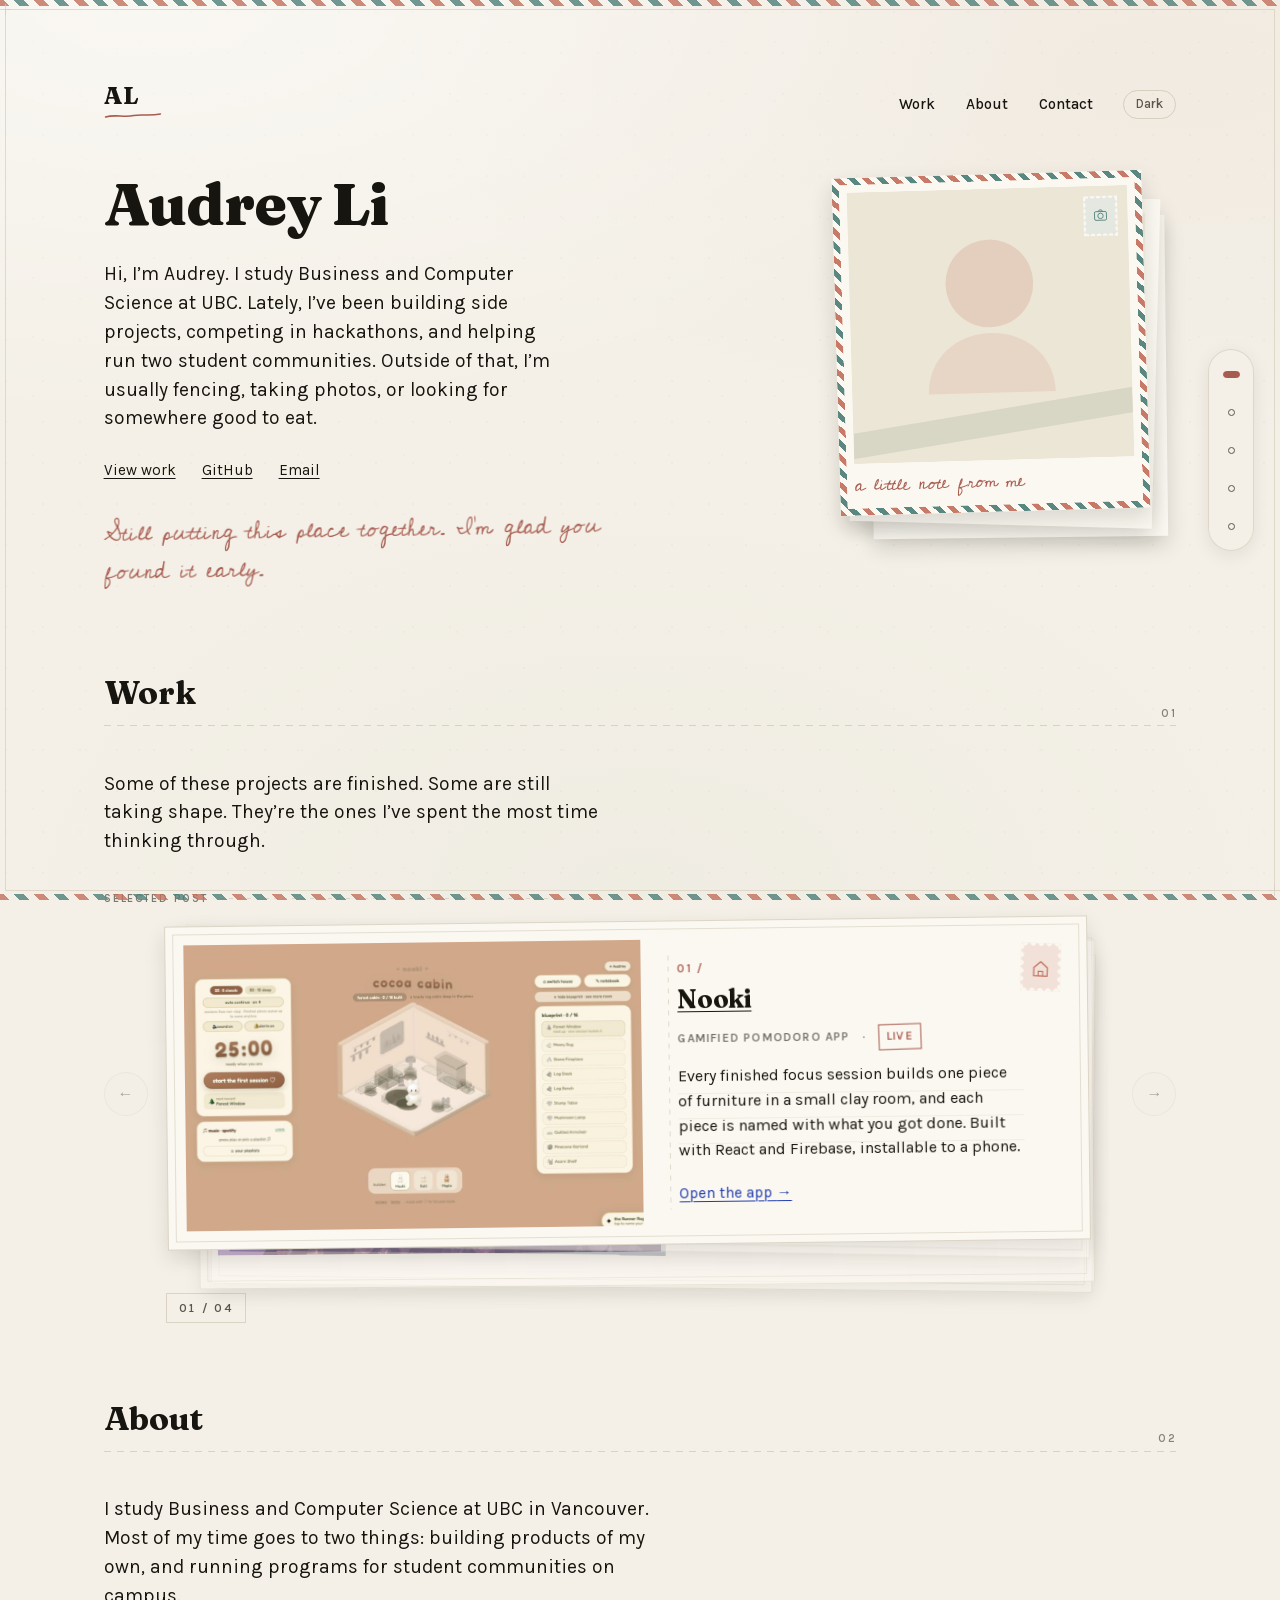
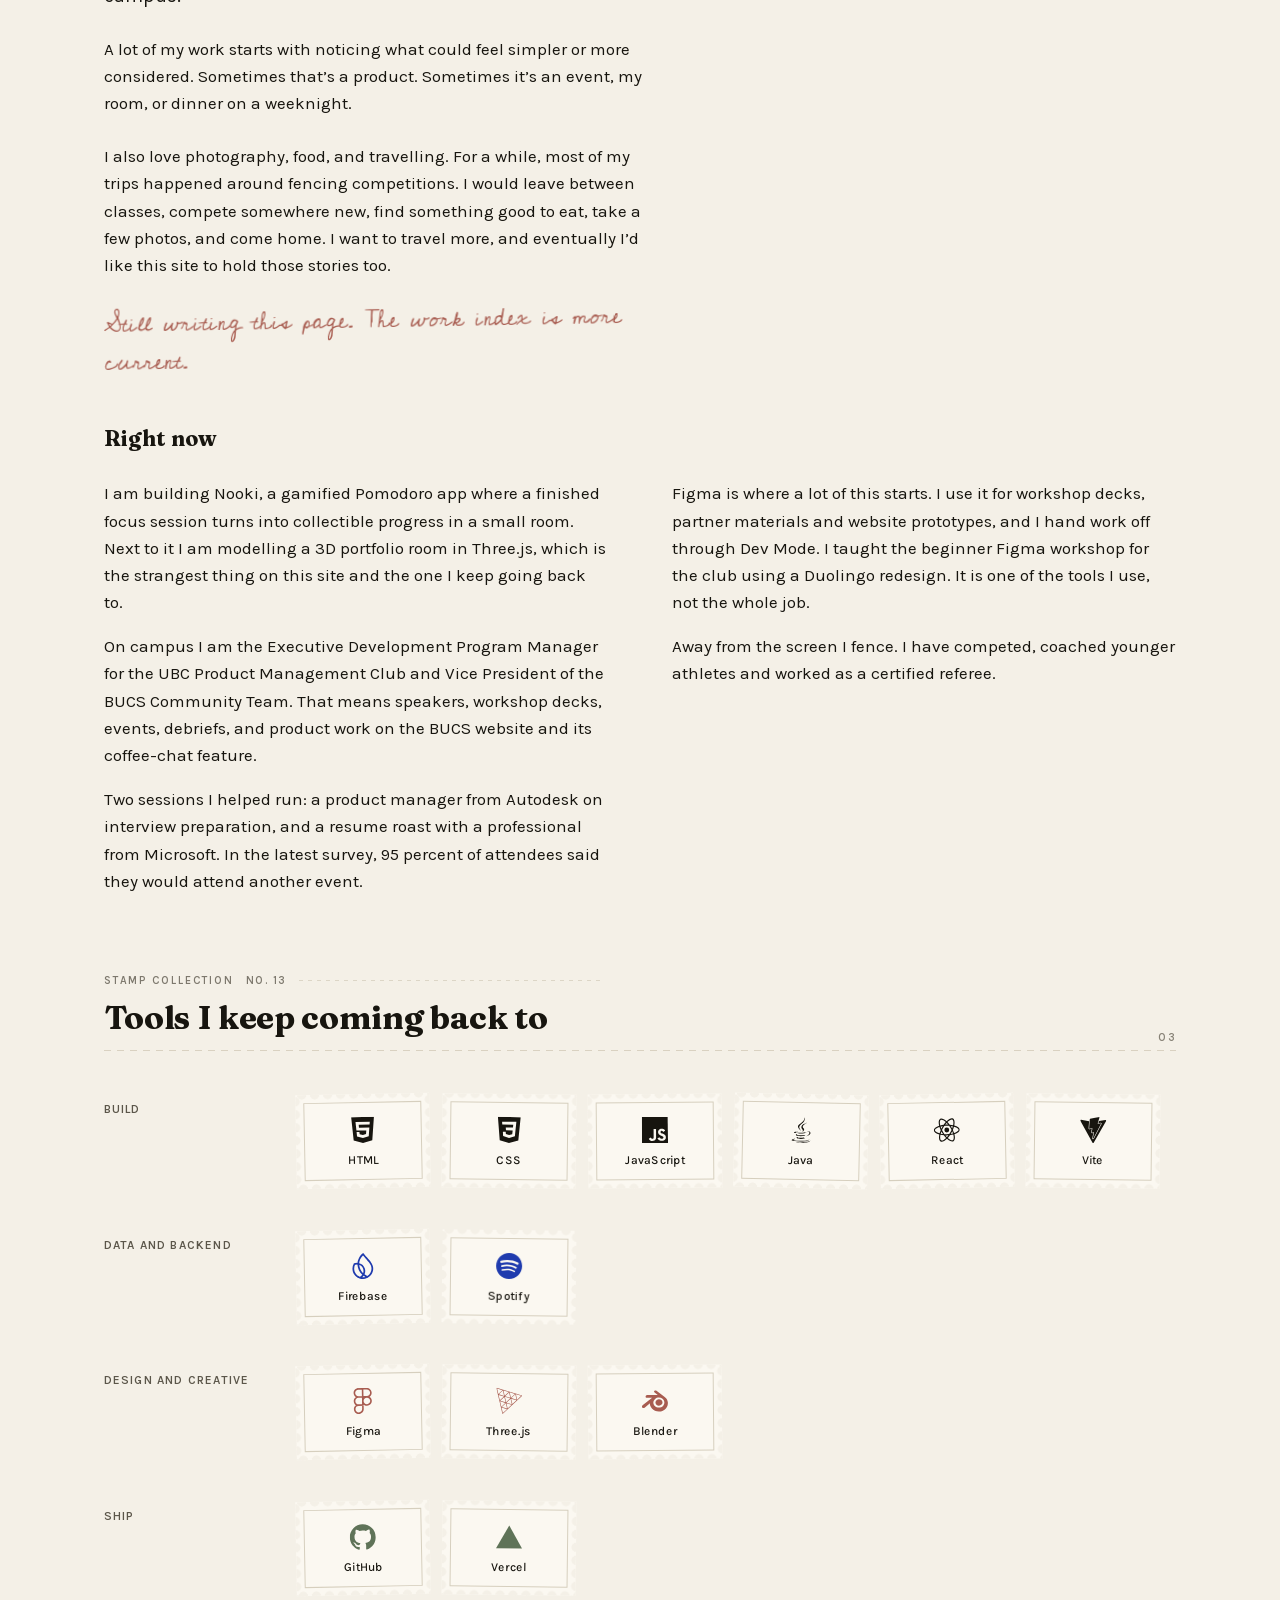
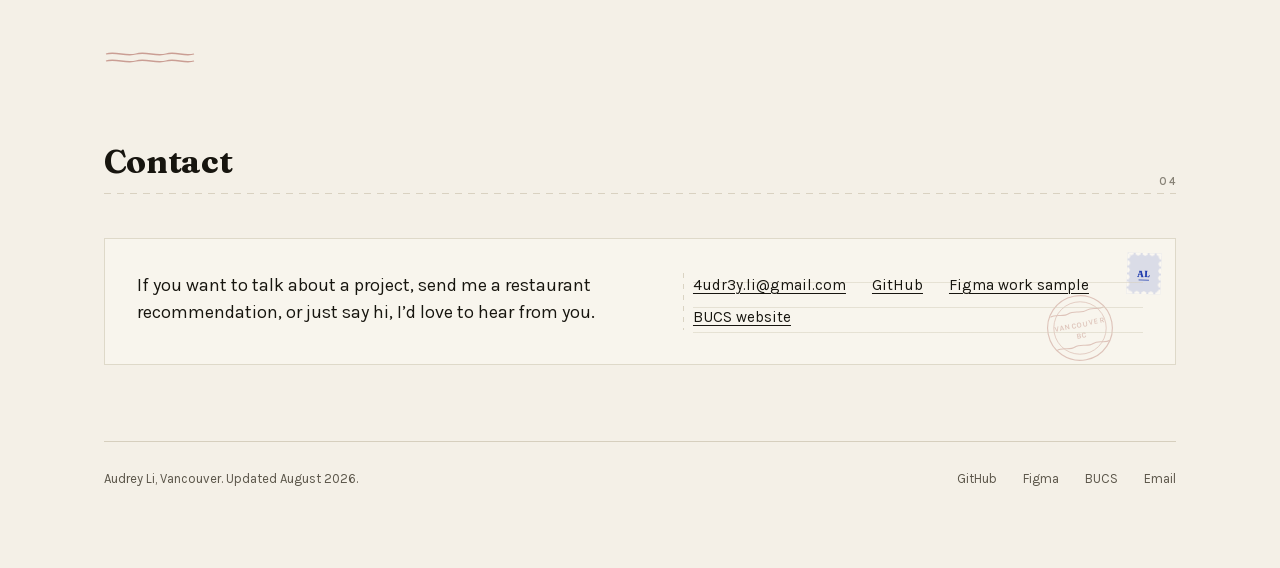
==== commit cb05ee83: "Update one-page portfolio and section navigation" ====
--- a/about.html
+++ b/about.html
@@ -1,100 +1,14 @@
 <!DOCTYPE html>
-<html lang="en" data-theme="light">
+<html lang="en">
 <head>
 <meta charset="utf-8">
 <meta name="viewport" content="width=device-width, initial-scale=1">
-<title>About and contact, Audrey Li</title>
-<meta name="description" content="Audrey Li studies Business and Computer Science at UBC Vancouver, builds her own products, runs programs for two student communities, and fences. Contact details and links.">
-<link rel="preload" href="assets/fonts/fraunces-800.woff2" as="font" type="font/woff2" crossorigin>
-<link rel="preload" href="assets/fonts/karla-400.woff2" as="font" type="font/woff2" crossorigin>
-<link rel="stylesheet" href="styles.css">
-<link rel="icon" href="favicon.svg" type="image/svg+xml">
-<link rel="icon" href="favicon-32.png" sizes="32x32" type="image/png">
-<link rel="apple-touch-icon" href="apple-touch-icon.png">
-<link rel="canonical" href="https://audreyli.dev/about.html">
-<meta property="og:type" content="website">
-<meta property="og:site_name" content="Audrey Li">
-<meta property="og:title" content="About and contact, Audrey Li">
-<meta property="og:description" content="Audrey Li studies Business and Computer Science at UBC Vancouver, builds her own products, runs programs for two student communities, and fences. Contact details and links.">
-<meta property="og:url" content="https://audreyli.dev/about.html">
-<meta property="og:image" content="https://audreyli.dev/assets/social-card.jpg">
-<meta property="og:image:width" content="1200">
-<meta property="og:image:height" content="630">
-<meta property="og:image:alt" content="A cream card reading: Hi, I am Audrey. I study Business and Computer Science at UBC in Vancouver, and I build things like Nooki.">
-<meta name="twitter:card" content="summary_large_image">
-<meta name="theme-color" content="#f4f0e7" media="(prefers-color-scheme: light)">
-<meta name="theme-color" content="#171512" media="(prefers-color-scheme: dark)">
-<script>try{var t=localStorage.getItem("theme");if(!t){t=matchMedia("(prefers-color-scheme: dark)").matches?"dark":"light"}document.documentElement.dataset.theme=t}catch(e){}</script>
+<title>About, Audrey Li</title>
+<meta http-equiv="refresh" content="0; url=index.html#about">
+<link rel="canonical" href="https://audreyli.dev/index.html#about">
 </head>
 <body>
-<a class="skip" href="#main">Skip to content</a>
-
-<!-- Site frame: air-mail edge, paper outline and corner marks. Decoration only. -->
-<div class="frame" aria-hidden="true"><span class="frame-edge"></span></div>
-
-<header class="head">
-  <a class="mark" href="index.html" aria-label="Audrey Li, home">
-    <span>AL</span>
-    <svg class="mark-rule" viewBox="0 0 74 10" aria-hidden="true" focusable="false"><path d="M2 7C14 3 26 8 38 5c10-2 20 1 34-2"/></svg>
-  </a>
-  <nav class="nav" aria-label="Main">
-    <a href="work.html">Work</a>
-    <a href="about.html" aria-current="page">About</a>
-    <a href="about.html#contact">Contact</a>
-    <button class="toggle" type="button" data-theme-toggle aria-pressed="false">
-      <span class="toggle-label">Dark</span>
-    </button>
-  </nav>
-</header>
-
-<main id="main">
-
-  <section class="intro">
-    <h1 class="display">About</h1>
-    <p class="lede">I study Business and Computer Science at UBC in Vancouver. Most of my time goes to two things: building products of my own, and running programs for student communities on campus.</p>
-    <p class="about-para">A lot of my work starts with noticing what could feel simpler or more considered. Sometimes that&rsquo;s a product. Sometimes it&rsquo;s an event, my room, or dinner on a weeknight.</p>
-    <p class="about-para">I also love photography, food, and travelling. For a while, most of my trips happened around fencing competitions. I would leave between classes, compete somewhere new, find something good to eat, take a few photos, and come home. I want to travel more, and eventually I&rsquo;d like this site to hold those stories too.</p>
-    <p class="note note--hand">Still writing this page. The work index is more current.</p>
-  </section>
-
-  <section class="community" aria-labelledby="now-heading">
-    <h2 class="section-heading" id="now-heading" data-index="01">Right now</h2>
-    <div class="cols">
-      <div class="col">
-        <p>I am building Nooki, a gamified Pomodoro app where a finished focus session turns into collectible progress in a small room. Next to it I am modelling a 3D portfolio room in Three.js, which is the strangest thing on this site and the one I keep going back to.</p>
-        <p>On campus I am the Executive Development Program Manager for the UBC Product Management Club and Vice President of the BUCS Community Team. That means speakers, workshop decks, events, debriefs, and product work on the BUCS website and its coffee-chat feature.</p>
-        <p>Two sessions I helped run: a product manager from Autodesk on interview preparation, and a resume roast with a professional from Microsoft. In the latest survey, 95 percent of attendees said they would attend another event.</p>
-      </div>
-      <div class="col">
-        <p>Figma is where a lot of this starts. I use it for workshop decks, partner materials and website prototypes, and I hand work off through Dev Mode. I taught the beginner Figma workshop for the club using a Duolingo redesign. It is one of the tools I use, not the whole job.</p>
-        <p>Away from the screen I fence. I have competed, coached younger athletes and worked as a certified referee.</p>
-      </div>
-    </div>
-  </section>
-
-  <section class="about-short" id="contact" aria-labelledby="contact-heading">
-    <h2 class="section-heading" id="contact-heading" data-index="02">Contact</h2>
-    <p class="lede-sm">If you want to talk about a project, send me a restaurant recommendation, or just say hi, I&rsquo;d love to hear from you.</p>
-    <p class="inline-links">
-      <a href="mailto:4udr3y.li@gmail.com">4udr3y.li@gmail.com</a>
-      <a href="https://github.com/AudreyL827" rel="noopener noreferrer" target="_blank">GitHub</a>
-      <a href="https://www.figma.com/design/uuhJYZEdekvHyamZVi6IMW/IFP-Partner-Package?node-id=0-1&amp;t=W354auNOyT96jrNp-1" rel="noopener noreferrer" target="_blank">Figma work sample</a>
-      <a href="https://bucs.cus.ca/" rel="noopener noreferrer" target="_blank">BUCS website</a>
-    </p>
-  </section>
-
-</main>
-
-<footer class="foot">
-  <p>Audrey Li, Vancouver. Updated August 2026.</p>
-  <nav class="foot-links" aria-label="Elsewhere">
-    <a href="https://github.com/AudreyL827" rel="noopener noreferrer" target="_blank">GitHub</a>
-    <a href="https://www.figma.com/design/uuhJYZEdekvHyamZVi6IMW/IFP-Partner-Package?node-id=0-1&amp;t=W354auNOyT96jrNp-1" rel="noopener noreferrer" target="_blank">Figma</a>
-    <a href="https://bucs.cus.ca/" rel="noopener noreferrer" target="_blank">BUCS</a>
-    <a href="mailto:4udr3y.li@gmail.com">Email</a>
-  </nav>
-</footer>
-
-<script src="script.js" defer></script>
+<p><a href="index.html#about">Go to About on Audrey Li&rsquo;s portfolio</a></p>
+<p><a href="index.html#contact">Go to Contact</a></p>
 </body>
 </html>
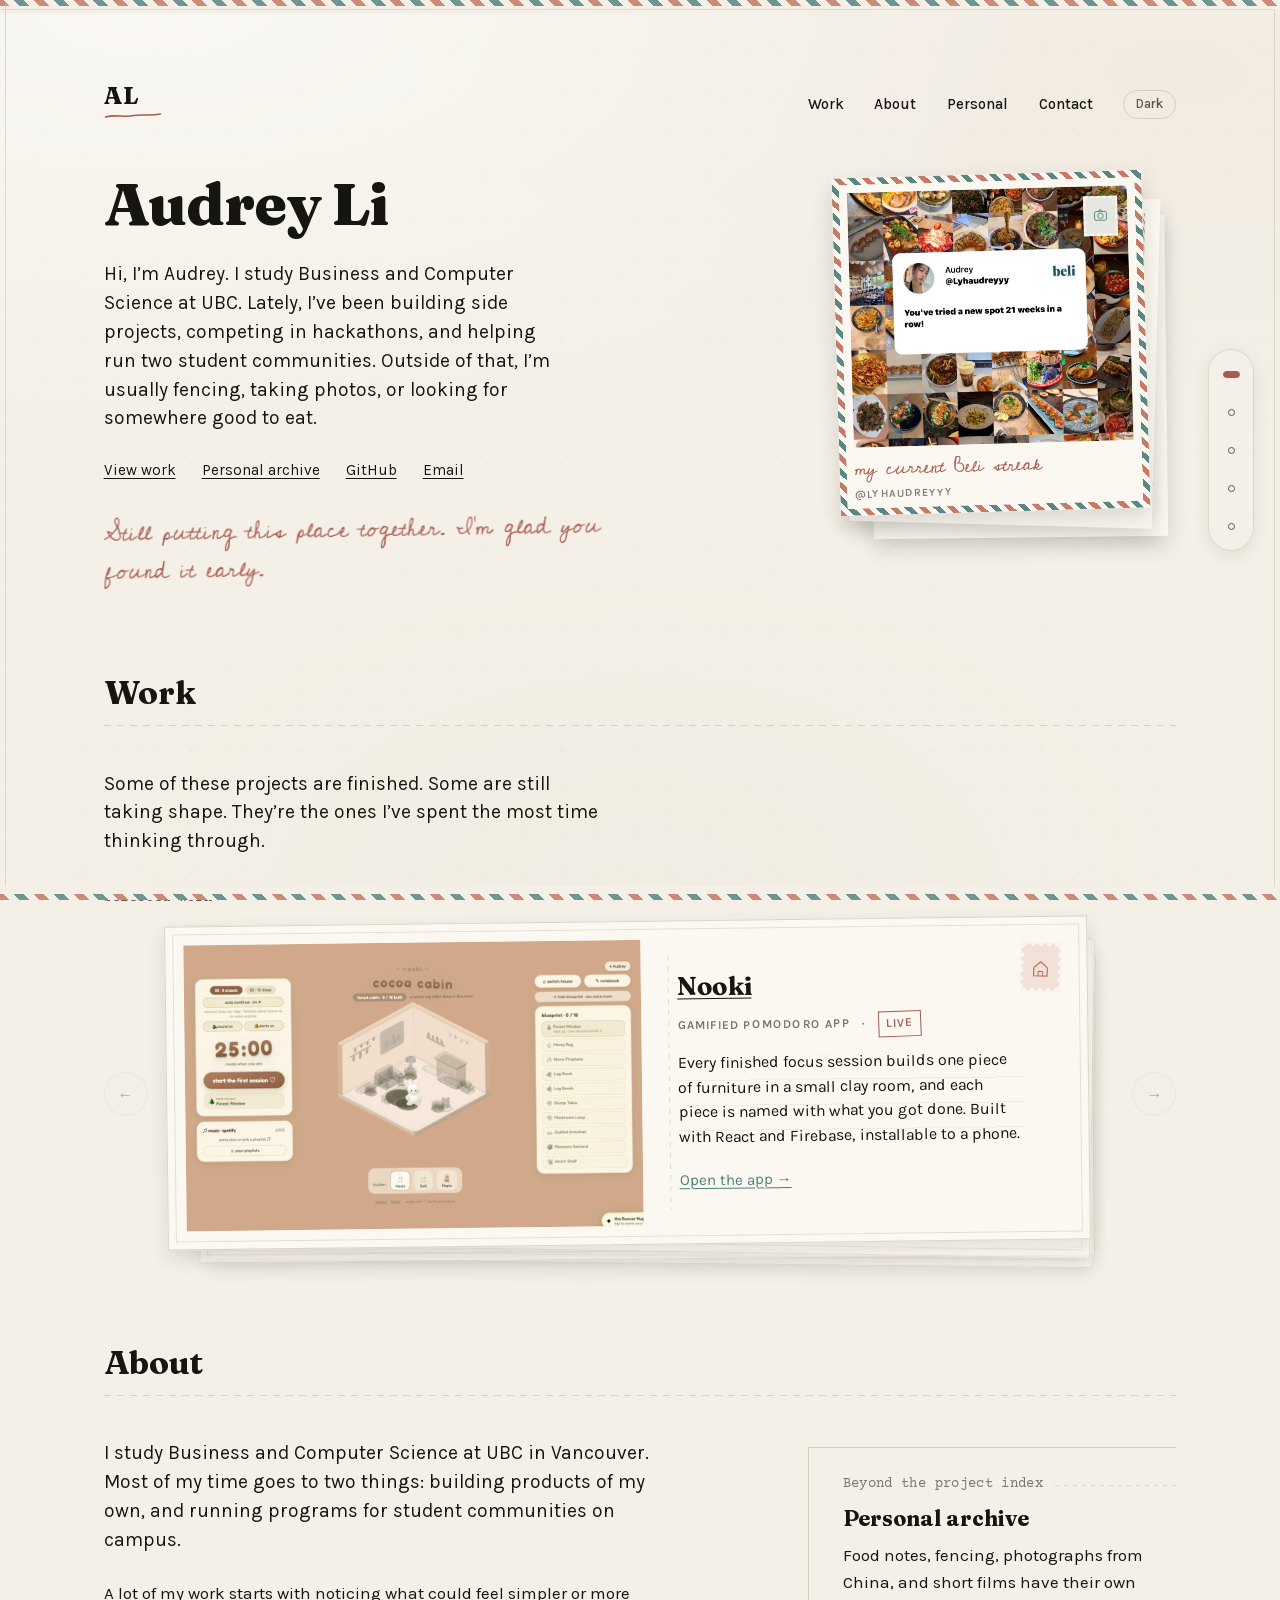
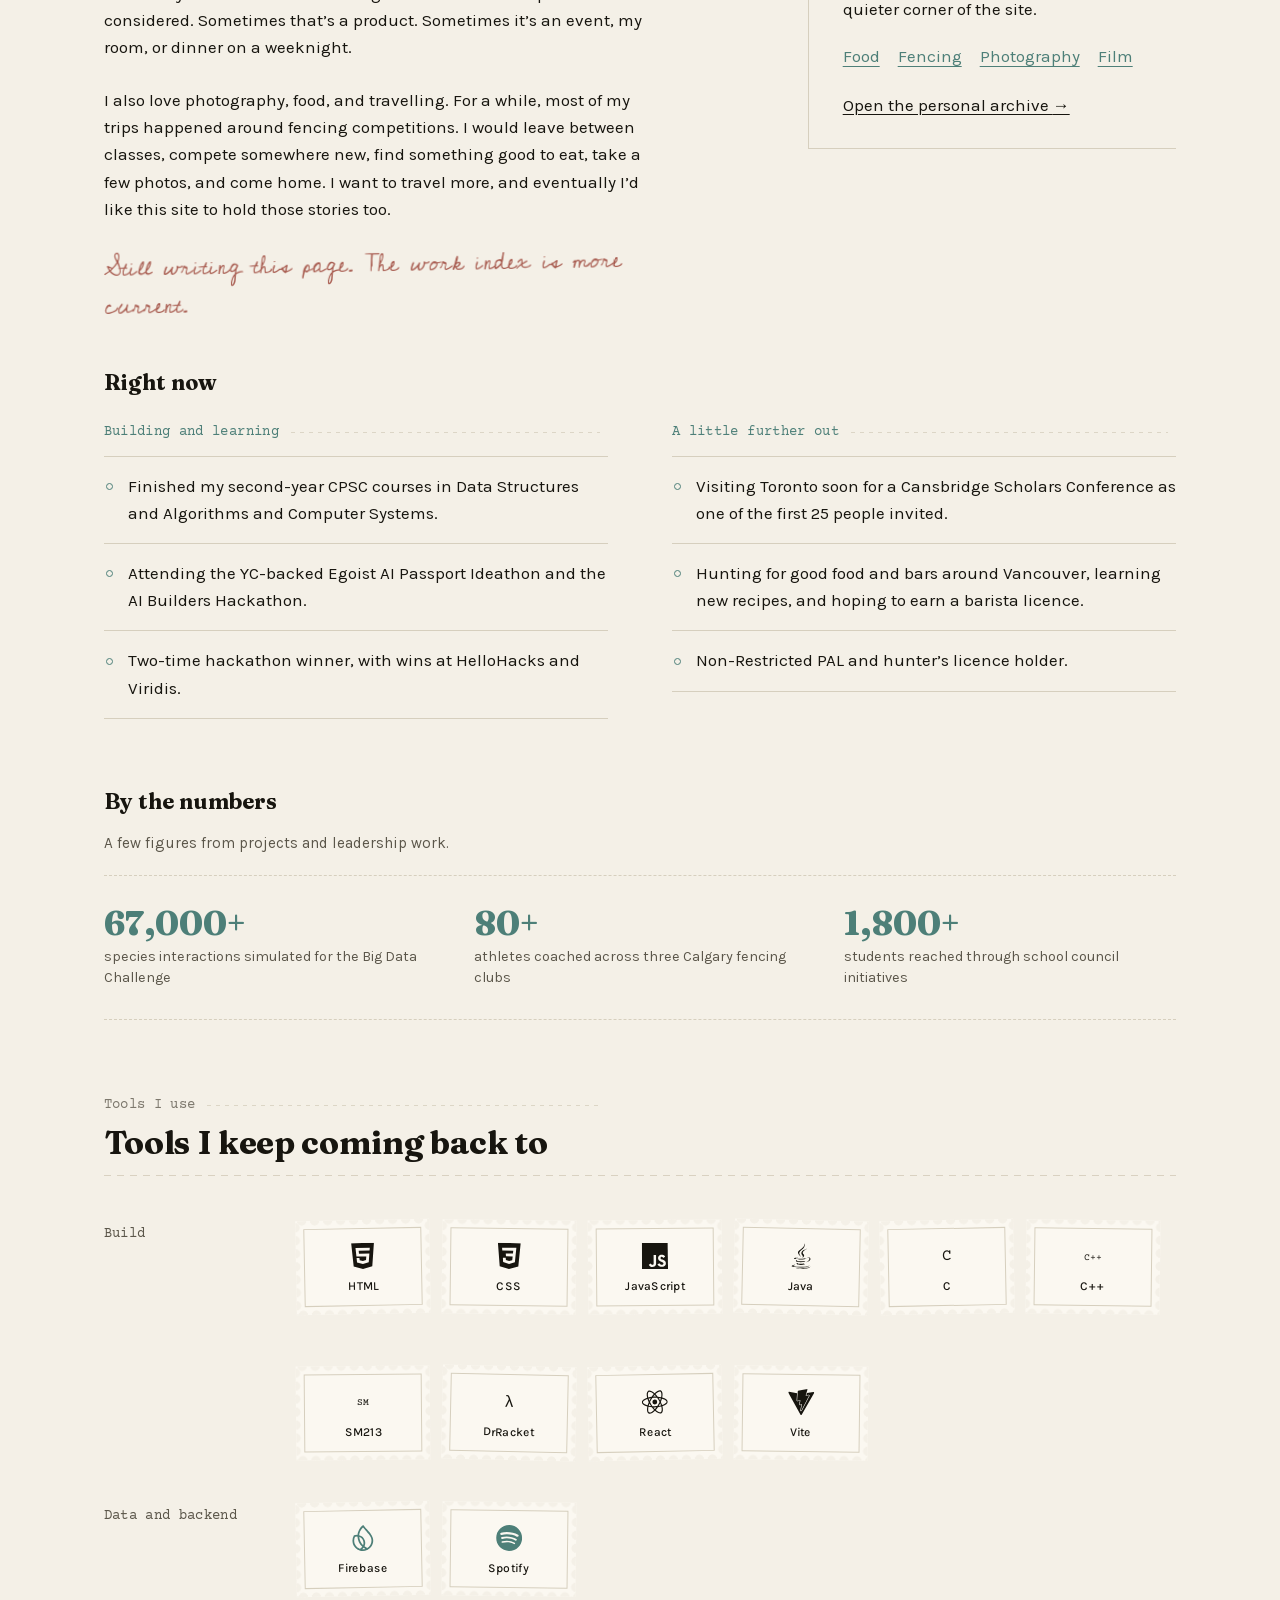
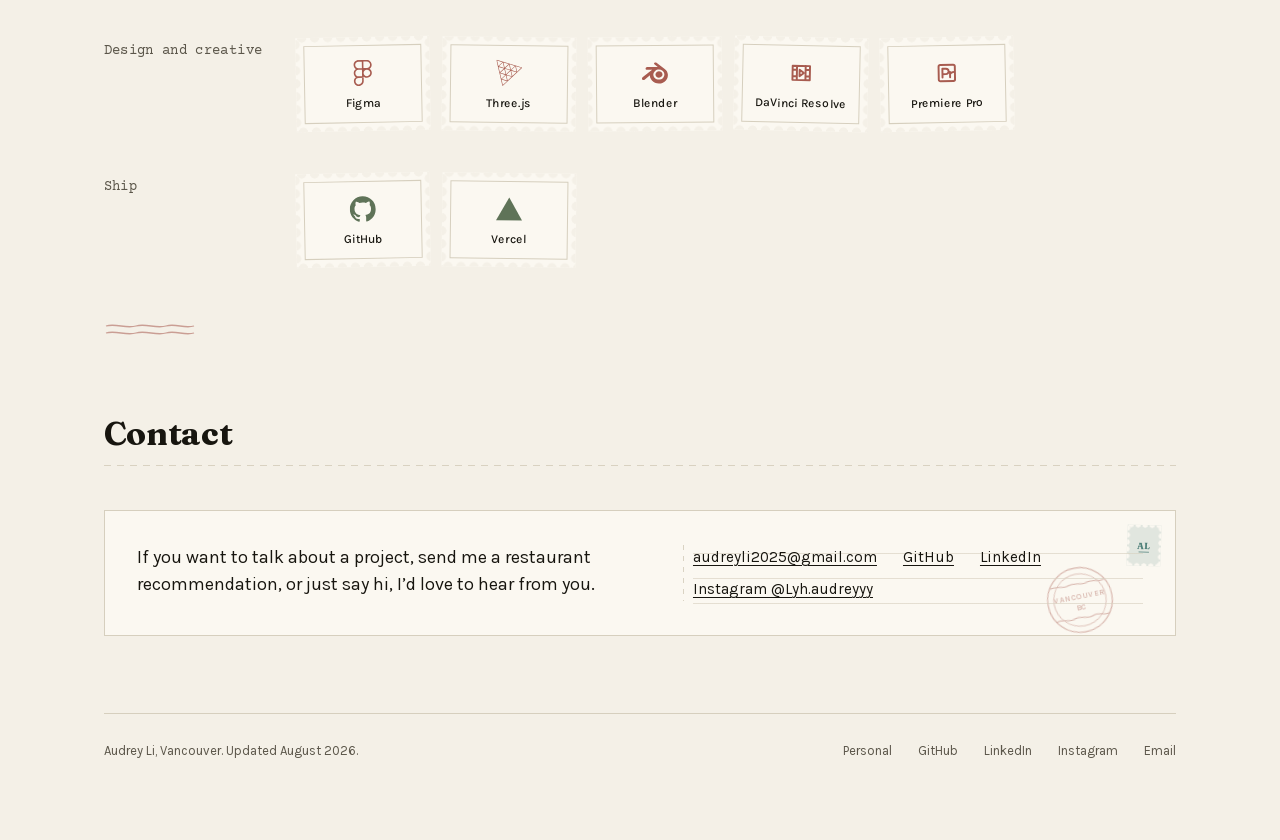
==== commit e168835d: "Add personal archive and update portfolio" ====
--- a/about.html
+++ b/about.html
@@ -10,5 +10,6 @@
 <body>
 <p><a href="index.html#about">Go to About on Audrey Li&rsquo;s portfolio</a></p>
 <p><a href="index.html#contact">Go to Contact</a></p>
+<p><a href="personal.html">Go to Audrey&rsquo;s personal archive</a></p>
 </body>
 </html>
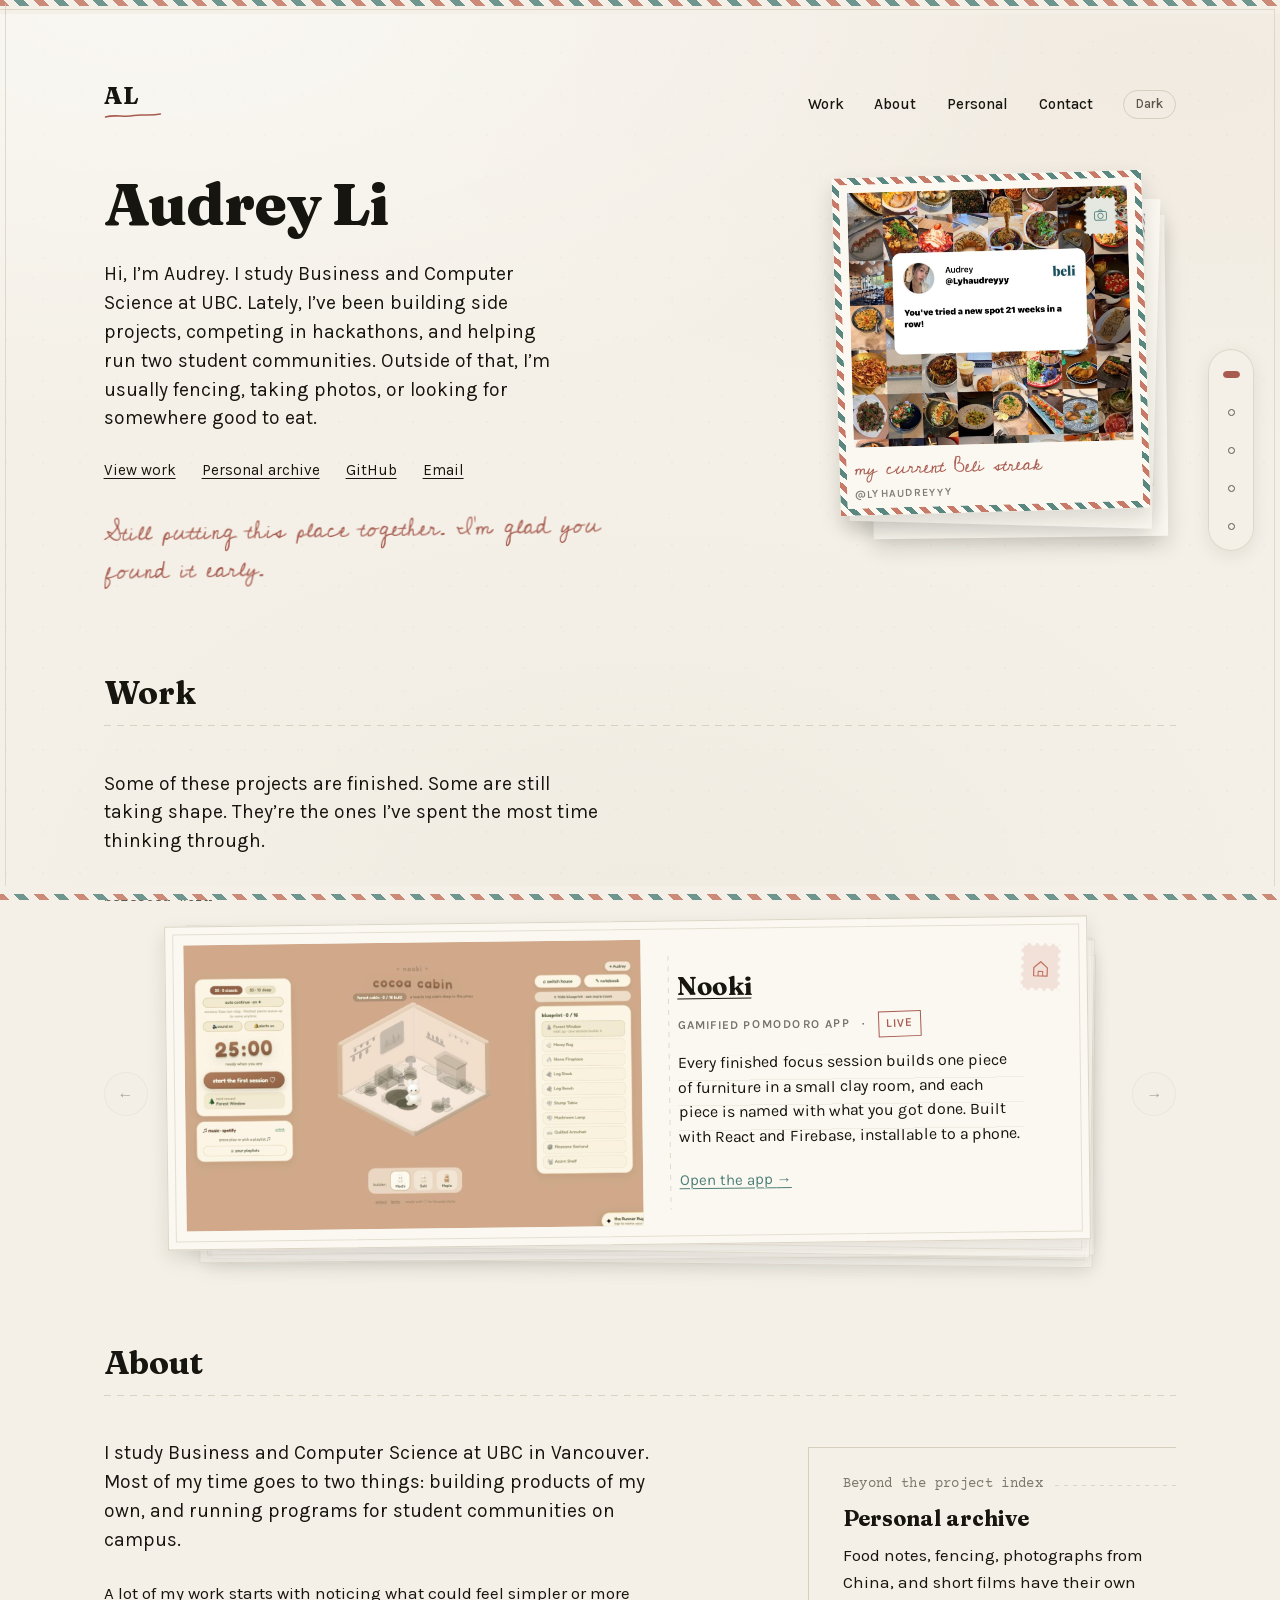
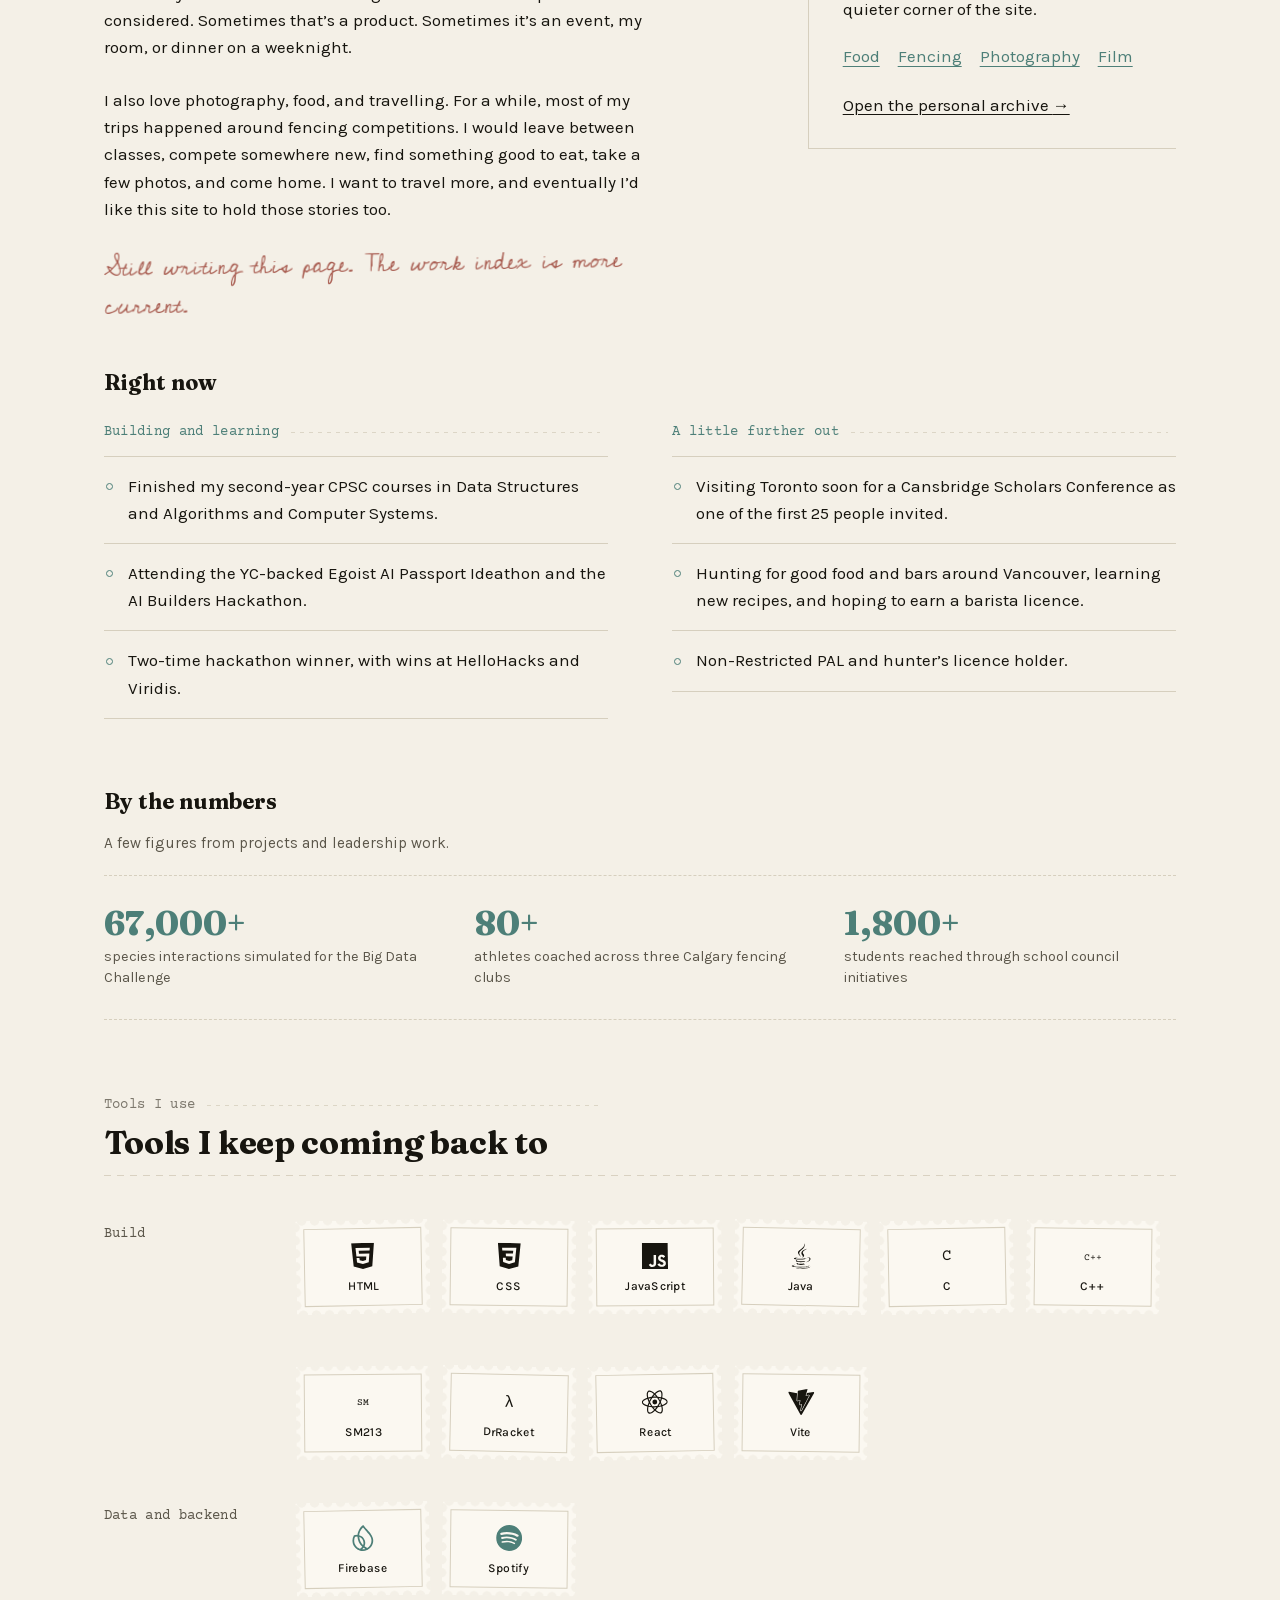
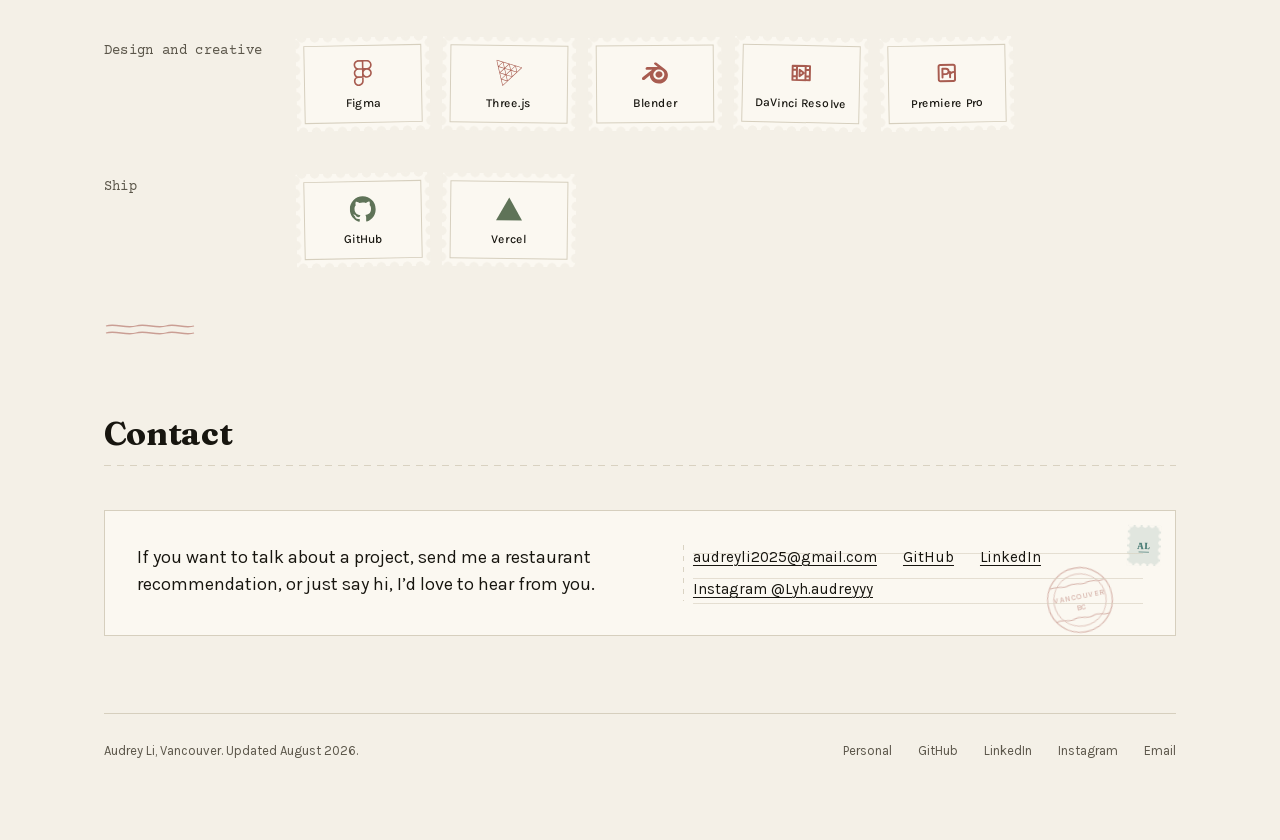
==== commit e497cac3: "Polish portfolio and document product process" ====
--- a/about.html
+++ b/about.html
@@ -5,7 +5,7 @@
 <meta name="viewport" content="width=device-width, initial-scale=1">
 <title>About, Audrey Li</title>
 <meta http-equiv="refresh" content="0; url=index.html#about">
-<link rel="canonical" href="https://audreyli.dev/index.html#about">
+<link rel="canonical" href="https://audrey-portfolio-dusky.vercel.app/index.html#about">
 </head>
 <body>
 <p><a href="index.html#about">Go to About on Audrey Li&rsquo;s portfolio</a></p>
